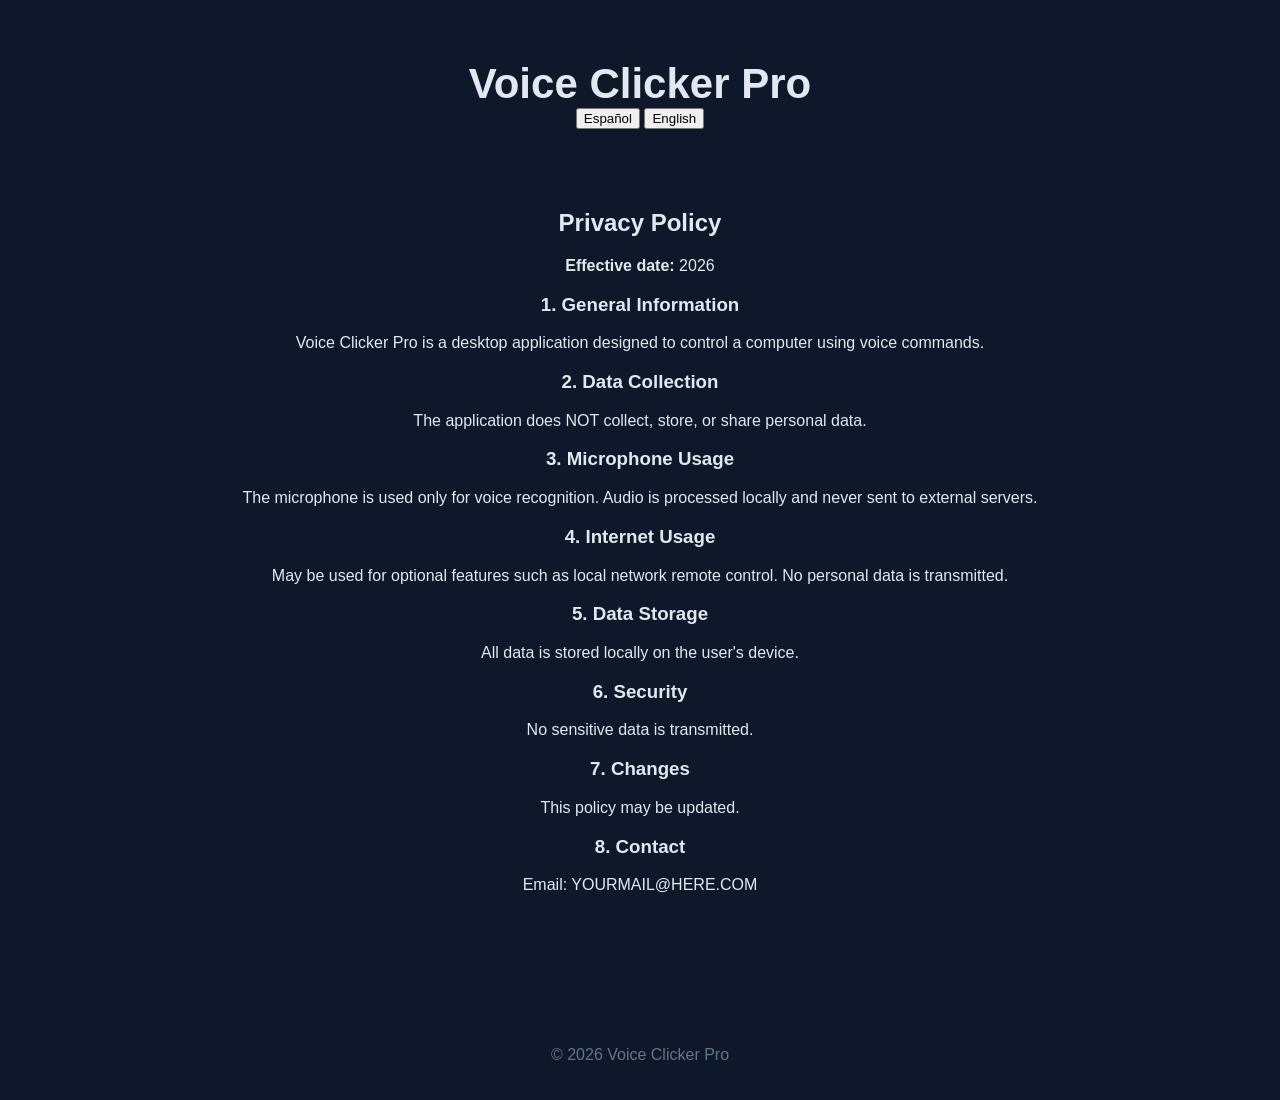
==== privacy.html @ 63d32e12 "Update privacy.html" ====
<!DOCTYPE html>
<html lang="es">
<head>
    <meta charset="UTF-8">
    <title>Privacy Policy - Voice Clicker Pro</title>
    <link rel="stylesheet" href="styles.css">
</head>
<body>

<header>
    <h1>Voice Clicker Pro</h1>
    <div>
        <button onclick="setLang('es')">Español</button>
        <button onclick="setLang('en')">English</button>
    </div>
</header>

<main id="content"></main>

<script>
const content = {
    es: `
    <h2>Política de Privacidad</h2>
    <p><strong>Fecha de entrada en vigor:</strong> 2026</p>

    <h3>1. Información general</h3>
    <p>Voice Clicker Pro es una aplicación de escritorio diseñada para permitir el control del ordenador mediante comandos de voz y automatización.</p>

    <h3>2. Recopilación de datos</h3>
    <p>La aplicación NO recopila, almacena ni comparte datos personales del usuario.</p>

    <h3>3. Uso del micrófono</h3>
    <p>Se utiliza únicamente para reconocimiento de voz. El audio se procesa localmente y no se envía a servidores externos.</p>

    <h3>4. Conexión a internet</h3>
    <p>Puede usarse para funciones opcionales como control remoto en red local. No se envían datos personales.</p>

    <h3>5. Almacenamiento</h3>
    <p>Los datos se guardan únicamente en el dispositivo del usuario.</p>

    <h3>6. Seguridad</h3>
    <p>No se transmiten datos sensibles, minimizando riesgos.</p>

    <h3>7. Cambios</h3>
    <p>Esta política puede actualizarse en cualquier momento.</p>

    <h3>8. Contacto</h3>
    <p>Email: support@voiceclickerpro.com</p>
    `,

    en: `
    <h2>Privacy Policy</h2>
    <p><strong>Effective date:</strong> 2026</p>

    <h3>1. General Information</h3>
    <p>Voice Clicker Pro is a desktop application designed to control a computer using voice commands.</p>

    <h3>2. Data Collection</h3>
    <p>The application does NOT collect, store, or share personal data.</p>

    <h3>3. Microphone Usage</h3>
    <p>The microphone is used only for voice recognition. Audio is processed locally and never sent to external servers.</p>

    <h3>4. Internet Usage</h3>
    <p>May be used for optional features such as local network remote control. No personal data is transmitted.</p>

    <h3>5. Data Storage</h3>
    <p>All data is stored locally on the user's device.</p>

    <h3>6. Security</h3>
    <p>No sensitive data is transmitted.</p>

    <h3>7. Changes</h3>
    <p>This policy may be updated.</p>

    <h3>8. Contact</h3>
    <p>Email: YOURMAIL@HERE.COM</p>
    `
};

function setLang(lang) {
    document.getElementById("content").innerHTML = content[lang];
}

// idioma por defecto
setLang("en");
</script>

<footer>
    <p>© 2026 Voice Clicker Pro</p>
</footer>

</body>
</html>
---- styles.css ----
body {
    font-family: Arial, sans-serif;
    background-color: #0f172a;
    color: #e2e8f0;
    margin: 0;
    padding: 0;
    text-align: center;
}

header {
    padding: 60px 20px 20px;
}

h1 {
    font-size: 42px;
    margin: 0;
}

.subtitle {
    color: #94a3b8;
    margin-top: 10px;
}

main {
    padding: 40px 20px;
}

.btn {
    display: inline-block;
    margin-top: 20px;
    padding: 12px 20px;
    background-color: #3b82f6;
    color: white;
    text-decoration: none;
    border-radius: 8px;
    transition: 0.2s;
}

.btn:hover {
    background-color: #2563eb;
}

footer {
    margin-top: 60px;
    padding: 20px;
    color: #64748b;
}
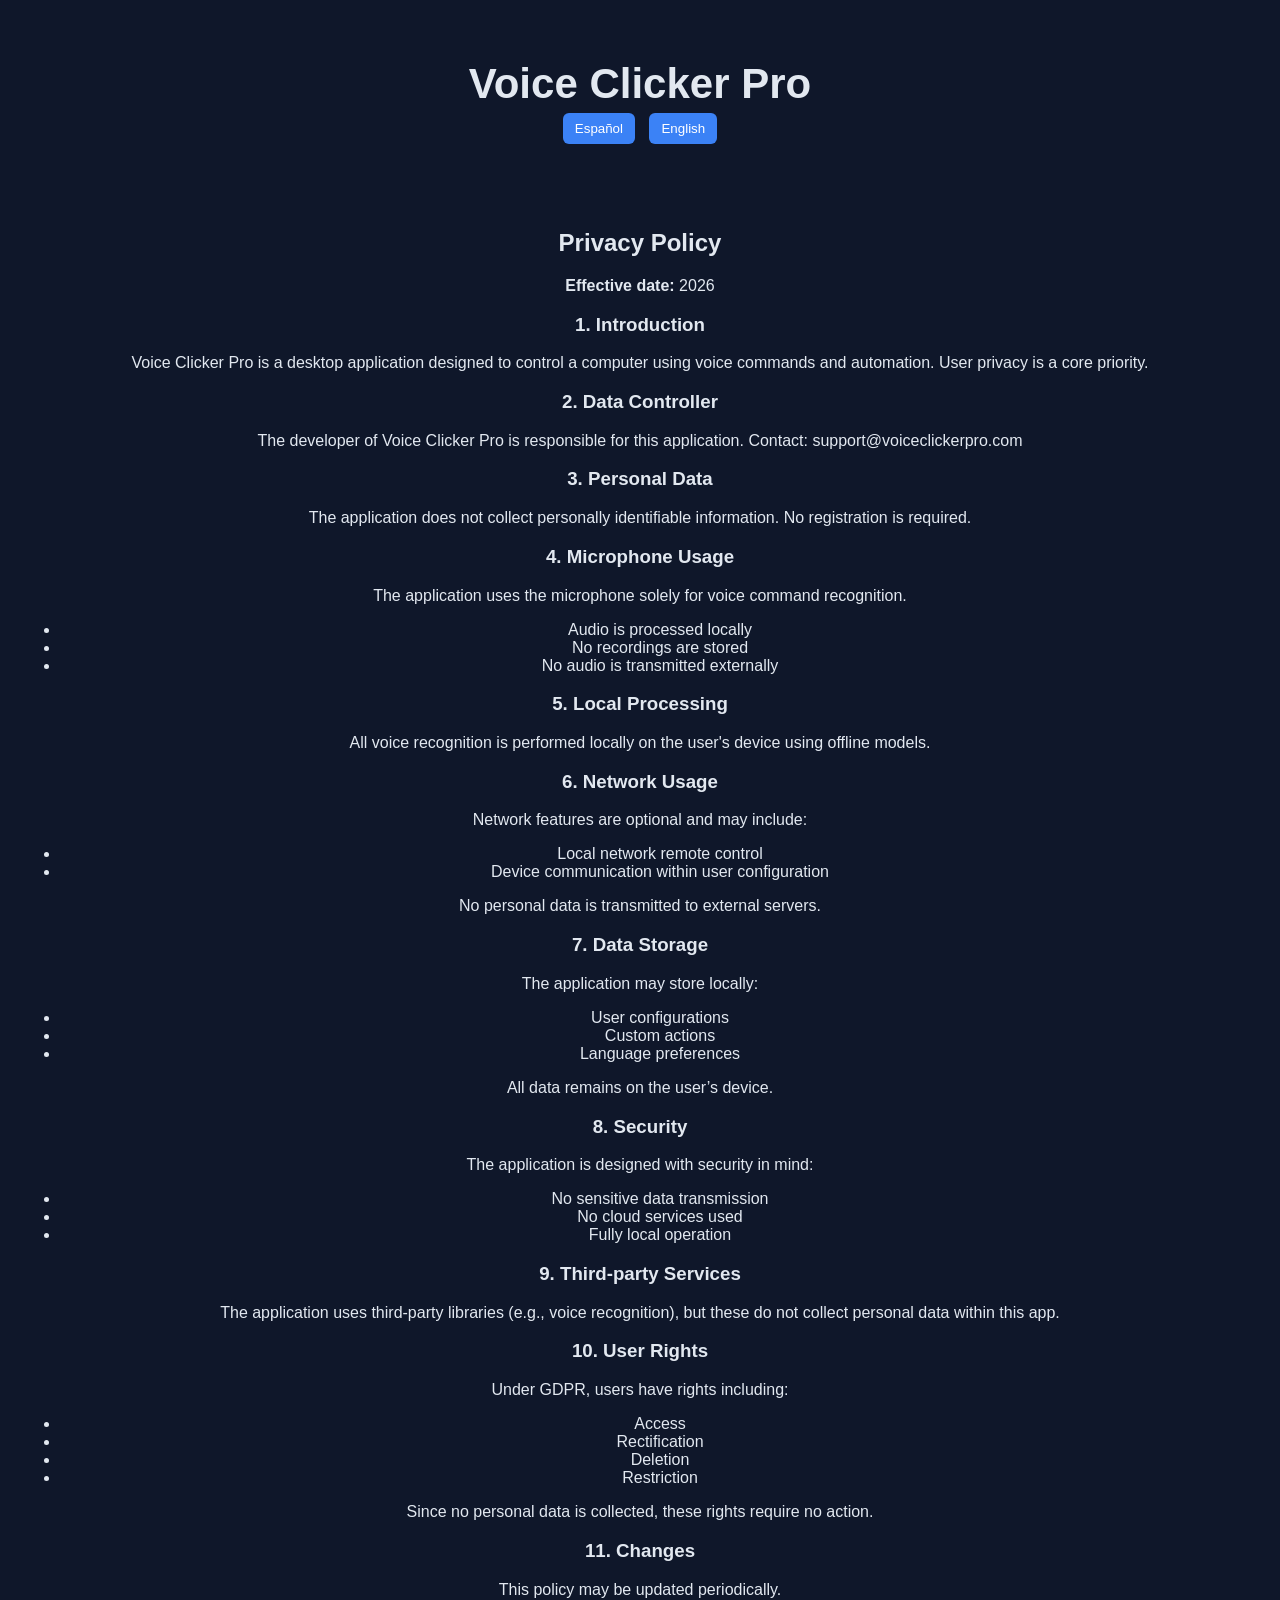
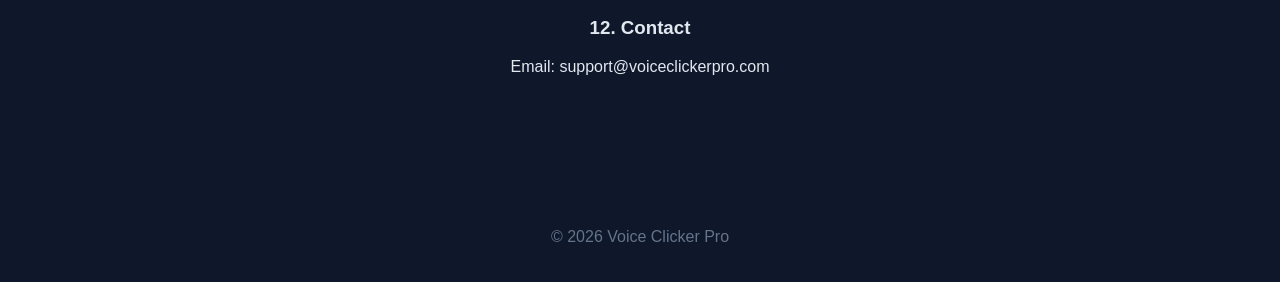
==== commit c4451b3c: "Update privacy.html" ====
--- a/privacy.html
+++ b/privacy.html
@@ -4,14 +4,25 @@
     <meta charset="UTF-8">
     <title>Privacy Policy - Voice Clicker Pro</title>
     <link rel="stylesheet" href="styles.css">
+    <style>
+        .lang-btn {
+            margin: 5px;
+            padding: 8px 12px;
+            border: none;
+            border-radius: 6px;
+            background: #3b82f6;
+            color: white;
+            cursor: pointer;
+        }
+    </style>
 </head>
 <body>
 
 <header>
     <h1>Voice Clicker Pro</h1>
     <div>
-        <button onclick="setLang('es')">Español</button>
-        <button onclick="setLang('en')">English</button>
+        <button class="lang-btn" onclick="setLang('es')">Español</button>
+        <button class="lang-btn" onclick="setLang('en')">English</button>
     </div>
 </header>
 
@@ -19,70 +30,150 @@
 
 <script>
 const content = {
-    es: `
-    <h2>Política de Privacidad</h2>
-    <p><strong>Fecha de entrada en vigor:</strong> 2026</p>
 
-    <h3>1. Información general</h3>
-    <p>Voice Clicker Pro es una aplicación de escritorio diseñada para permitir el control del ordenador mediante comandos de voz y automatización.</p>
+es: `
+<h2>Política de Privacidad</h2>
+<p><strong>Fecha de entrada en vigor:</strong> 2026</p>
 
-    <h3>2. Recopilación de datos</h3>
-    <p>La aplicación NO recopila, almacena ni comparte datos personales del usuario.</p>
+<h3>1. Introducción</h3>
+<p>Voice Clicker Pro es una aplicación de escritorio diseñada para permitir el control del ordenador mediante comandos de voz y automatización de teclado y ratón. La privacidad del usuario es una prioridad fundamental.</p>
 
-    <h3>3. Uso del micrófono</h3>
-    <p>Se utiliza únicamente para reconocimiento de voz. El audio se procesa localmente y no se envía a servidores externos.</p>
+<h3>2. Responsable del tratamiento</h3>
+<p>El responsable de esta aplicación es el desarrollador de Voice Clicker Pro. Para cualquier consulta, puede contactar en: support@voiceclickerpro.com</p>
 
-    <h3>4. Conexión a internet</h3>
-    <p>Puede usarse para funciones opcionales como control remoto en red local. No se envían datos personales.</p>
+<h3>3. Datos personales</h3>
+<p>Voice Clicker Pro no recopila datos personales identificables del usuario. No se requiere registro ni autenticación.</p>
 
-    <h3>5. Almacenamiento</h3>
-    <p>Los datos se guardan únicamente en el dispositivo del usuario.</p>
+<h3>4. Uso del micrófono</h3>
+<p>La aplicación solicita acceso al micrófono exclusivamente para reconocer comandos de voz.</p>
+<ul>
+<li>El audio se procesa localmente.</li>
+<li>No se graban conversaciones.</li>
+<li>No se envían datos de audio a servidores externos.</li>
+</ul>
 
-    <h3>6. Seguridad</h3>
-    <p>No se transmiten datos sensibles, minimizando riesgos.</p>
+<h3>5. Procesamiento local</h3>
+<p>Todo el reconocimiento de voz se realiza en el dispositivo mediante modelos locales. Esto garantiza que la información no salga del equipo del usuario.</p>
 
-    <h3>7. Cambios</h3>
-    <p>Esta política puede actualizarse en cualquier momento.</p>
+<h3>6. Uso de red</h3>
+<p>La aplicación puede utilizar la red en funciones opcionales:</p>
+<ul>
+<li>Control remoto dentro de la red local</li>
+<li>Comunicación entre dispositivos configurados por el usuario</li>
+</ul>
+<p>No se envían datos personales a servidores externos.</p>
 
-    <h3>8. Contacto</h3>
-    <p>Email: support@voiceclickerpro.com</p>
-    `,
+<h3>7. Almacenamiento de datos</h3>
+<p>Se pueden almacenar localmente:</p>
+<ul>
+<li>Configuraciones de usuario</li>
+<li>Acciones personalizadas</li>
+<li>Preferencias de idioma</li>
+</ul>
+<p>Estos datos permanecen únicamente en el dispositivo del usuario.</p>
 
-    en: `
-    <h2>Privacy Policy</h2>
-    <p><strong>Effective date:</strong> 2026</p>
+<h3>8. Seguridad</h3>
+<p>La aplicación está diseñada para minimizar riesgos:</p>
+<ul>
+<li>No transmite datos sensibles</li>
+<li>No utiliza servicios en la nube</li>
+<li>Opera de forma local</li>
+</ul>
 
-    <h3>1. General Information</h3>
-    <p>Voice Clicker Pro is a desktop application designed to control a computer using voice commands.</p>
+<h3>9. Servicios de terceros</h3>
+<p>La aplicación utiliza bibliotecas de terceros para su funcionamiento (por ejemplo, reconocimiento de voz), pero estas no recopilan datos personales dentro del contexto de la aplicación.</p>
 
-    <h3>2. Data Collection</h3>
-    <p>The application does NOT collect, store, or share personal data.</p>
+<h3>10. Derechos del usuario</h3>
+<p>De acuerdo con el RGPD, los usuarios tienen derecho a:</p>
+<ul>
+<li>Acceder a sus datos</li>
+<li>Rectificar datos</li>
+<li>Eliminar datos</li>
+<li>Limitar el tratamiento</li>
+</ul>
+<p>Dado que la aplicación no recopila datos personales, estos derechos no requieren acciones adicionales.</p>
 
-    <h3>3. Microphone Usage</h3>
-    <p>The microphone is used only for voice recognition. Audio is processed locally and never sent to external servers.</p>
+<h3>11. Cambios en la política</h3>
+<p>Esta política puede actualizarse en cualquier momento. Se recomienda revisarla periódicamente.</p>
 
-    <h3>4. Internet Usage</h3>
-    <p>May be used for optional features such as local network remote control. No personal data is transmitted.</p>
+<h3>12. Contacto</h3>
+<p>Email: support@voiceclickerpro.com</p>
+`,
 
-    <h3>5. Data Storage</h3>
-    <p>All data is stored locally on the user's device.</p>
+en: `
+<h2>Privacy Policy</h2>
+<p><strong>Effective date:</strong> 2026</p>
 
-    <h3>6. Security</h3>
-    <p>No sensitive data is transmitted.</p>
+<h3>1. Introduction</h3>
+<p>Voice Clicker Pro is a desktop application designed to control a computer using voice commands and automation. User privacy is a core priority.</p>
 
-    <h3>7. Changes</h3>
-    <p>This policy may be updated.</p>
+<h3>2. Data Controller</h3>
+<p>The developer of Voice Clicker Pro is responsible for this application. Contact: support@voiceclickerpro.com</p>
 
-    <h3>8. Contact</h3>
-    <p>Email: YOURMAIL@HERE.COM</p>
-    `
+<h3>3. Personal Data</h3>
+<p>The application does not collect personally identifiable information. No registration is required.</p>
+
+<h3>4. Microphone Usage</h3>
+<p>The application uses the microphone solely for voice command recognition.</p>
+<ul>
+<li>Audio is processed locally</li>
+<li>No recordings are stored</li>
+<li>No audio is transmitted externally</li>
+</ul>
+
+<h3>5. Local Processing</h3>
+<p>All voice recognition is performed locally on the user's device using offline models.</p>
+
+<h3>6. Network Usage</h3>
+<p>Network features are optional and may include:</p>
+<ul>
+<li>Local network remote control</li>
+<li>Device communication within user configuration</li>
+</ul>
+<p>No personal data is transmitted to external servers.</p>
+
+<h3>7. Data Storage</h3>
+<p>The application may store locally:</p>
+<ul>
+<li>User configurations</li>
+<li>Custom actions</li>
+<li>Language preferences</li>
+</ul>
+<p>All data remains on the user’s device.</p>
+
+<h3>8. Security</h3>
+<p>The application is designed with security in mind:</p>
+<ul>
+<li>No sensitive data transmission</li>
+<li>No cloud services used</li>
+<li>Fully local operation</li>
+</ul>
+
+<h3>9. Third-party Services</h3>
+<p>The application uses third-party libraries (e.g., voice recognition), but these do not collect personal data within this app.</p>
+
+<h3>10. User Rights</h3>
+<p>Under GDPR, users have rights including:</p>
+<ul>
+<li>Access</li>
+<li>Rectification</li>
+<li>Deletion</li>
+<li>Restriction</li>
+</ul>
+<p>Since no personal data is collected, these rights require no action.</p>
+
+<h3>11. Changes</h3>
+<p>This policy may be updated periodically.</p>
+
+<h3>12. Contact</h3>
+<p>Email: support@voiceclickerpro.com</p>
+`
 };
 
 function setLang(lang) {
     document.getElementById("content").innerHTML = content[lang];
 }
 
-// idioma por defecto
 setLang("en");
 </script>
 
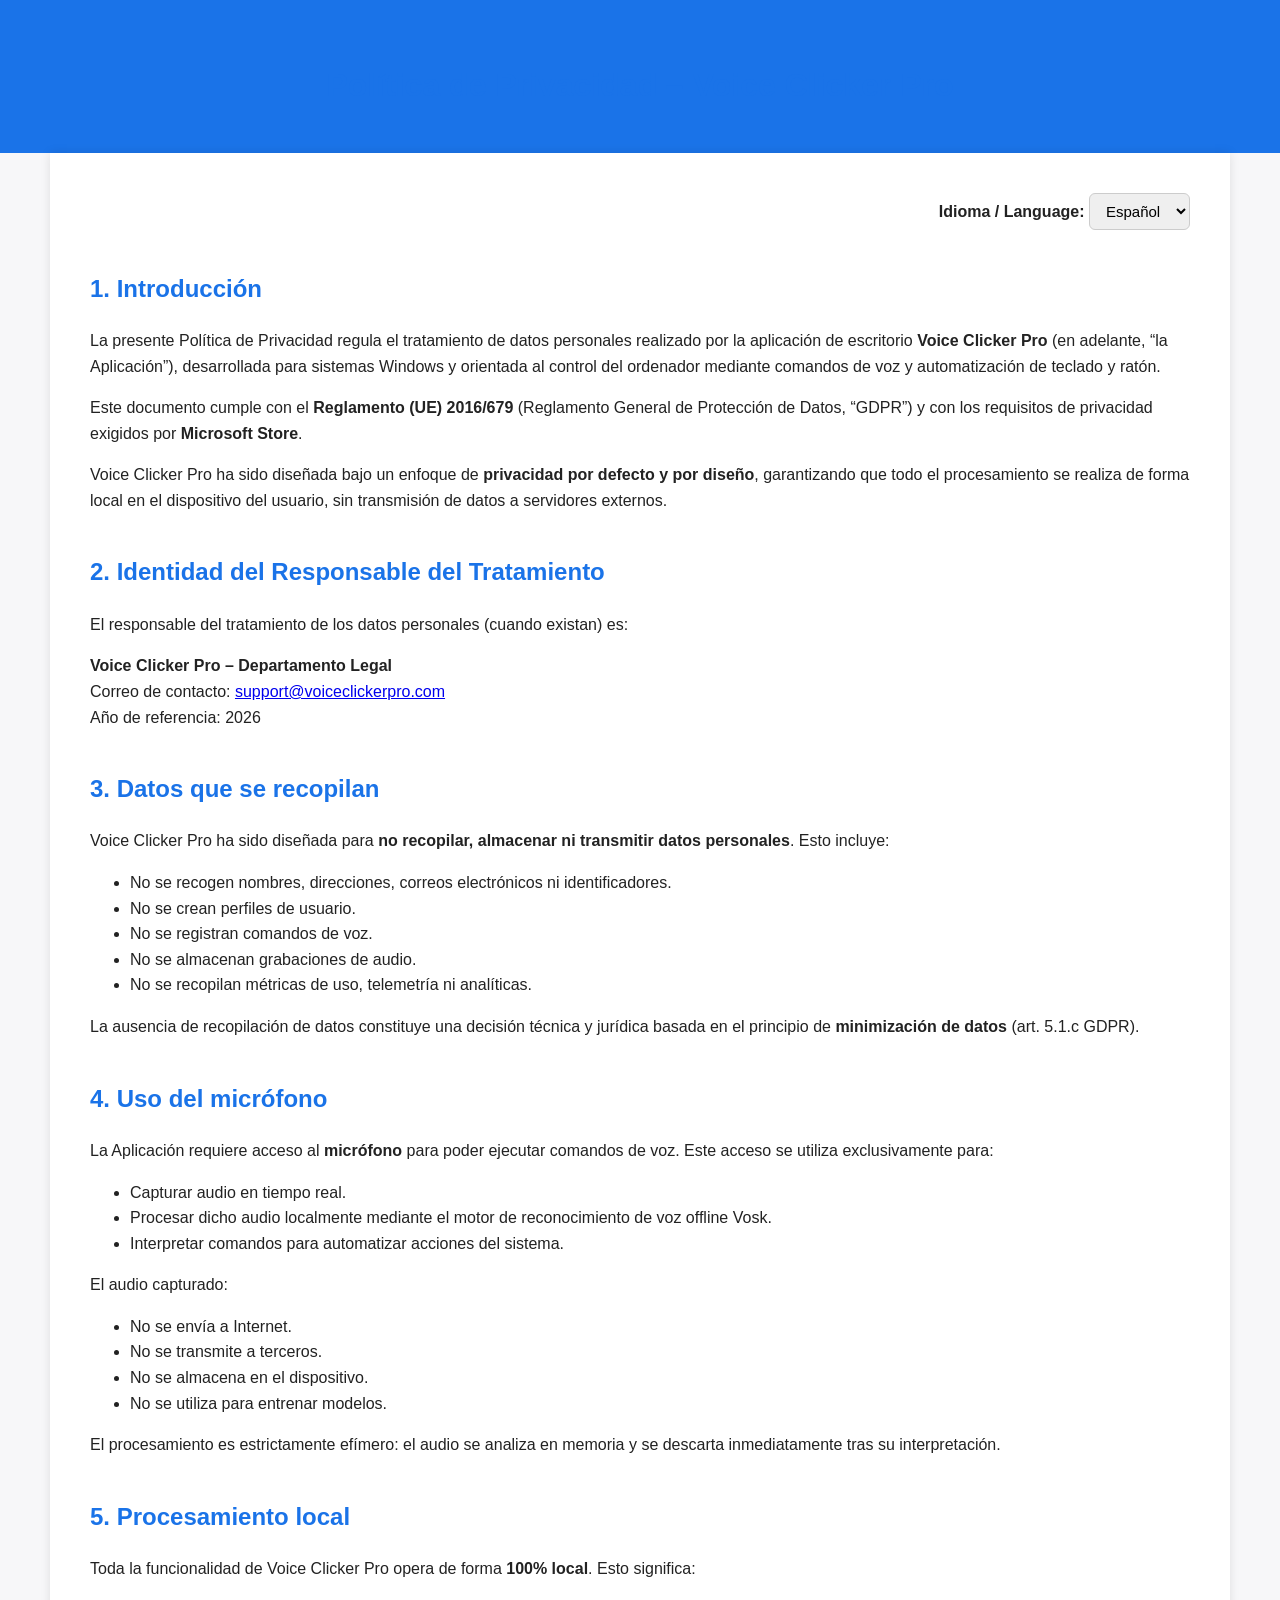
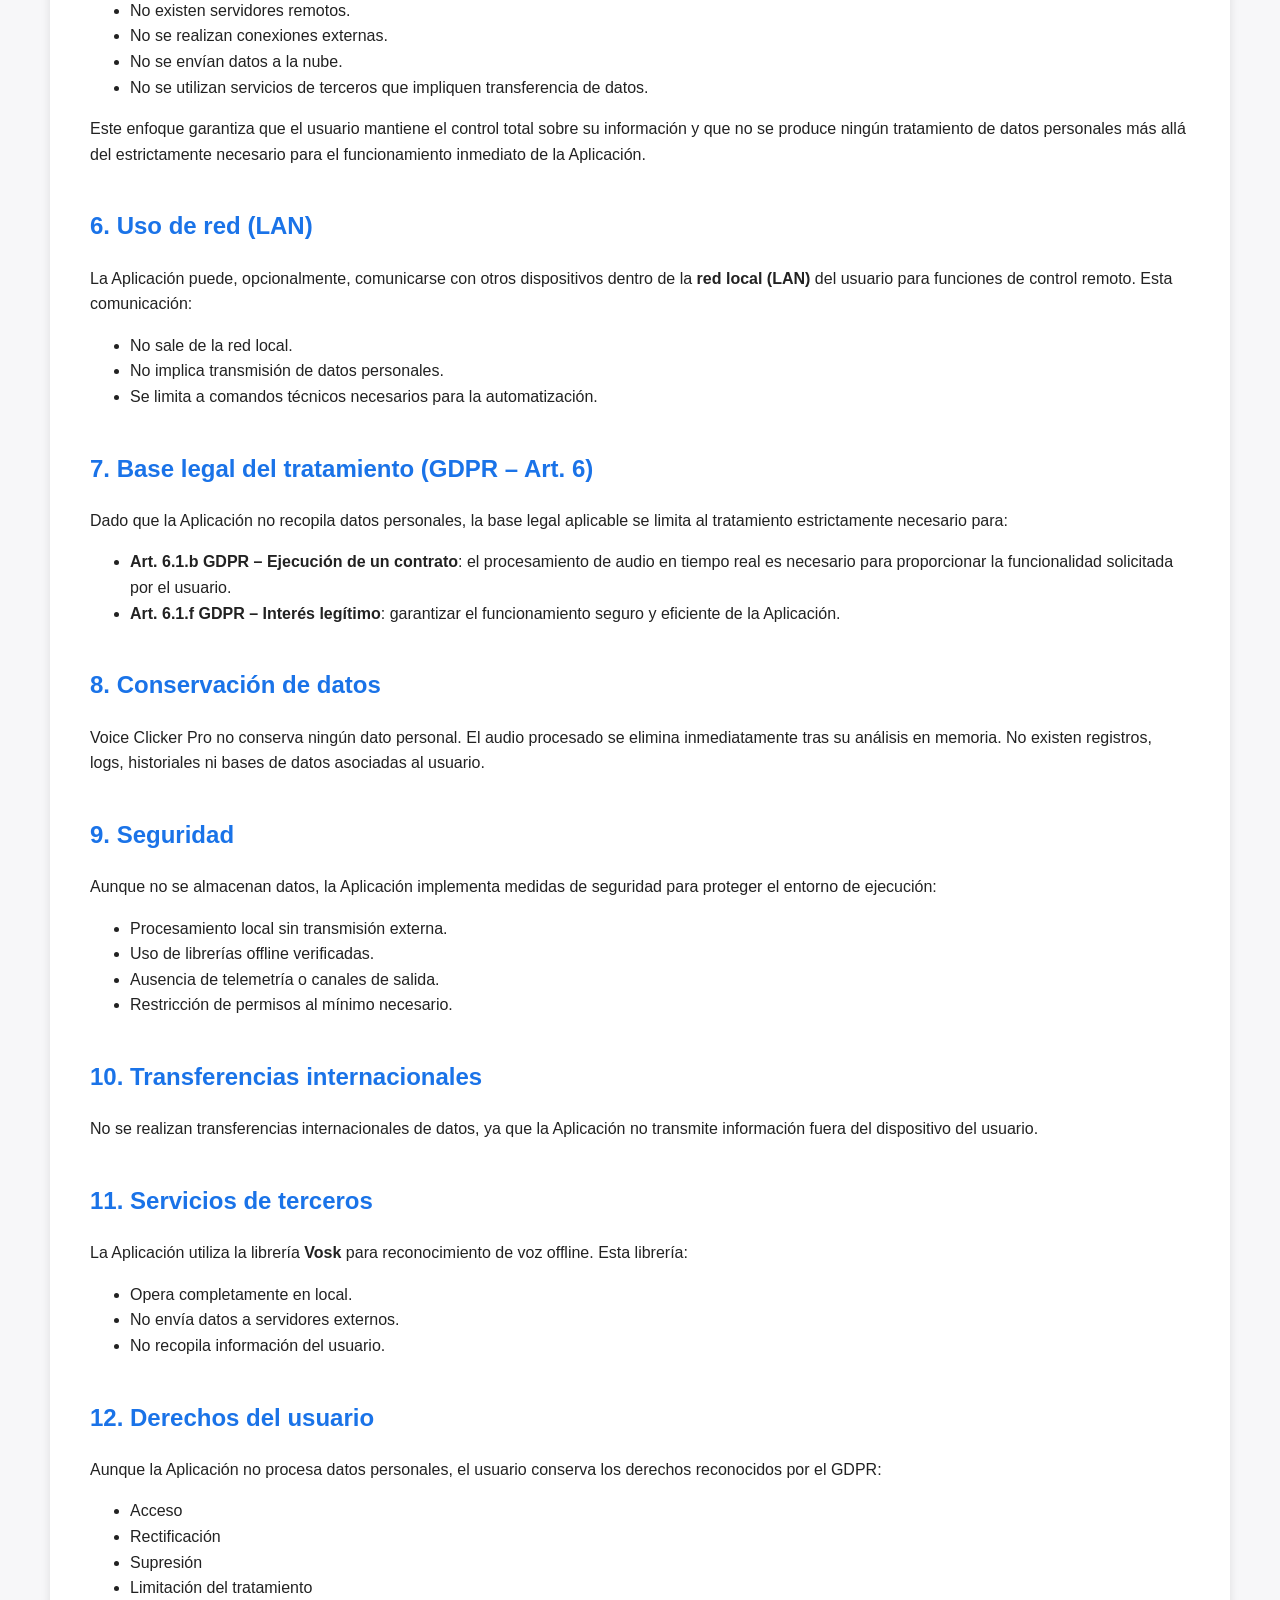
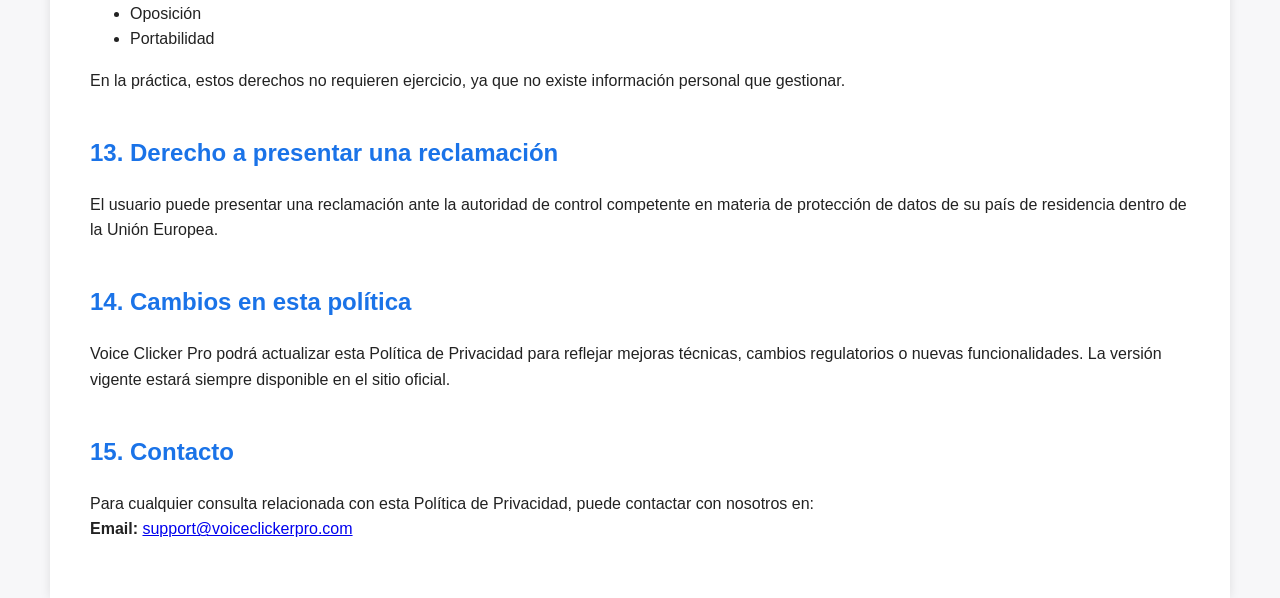
==== commit 848453ba: "Update privacy.html" ====
--- a/privacy.html
+++ b/privacy.html
@@ -1,185 +1,412 @@
 <!DOCTYPE html>
 <html lang="es">
 <head>
-    <meta charset="UTF-8">
-    <title>Privacy Policy - Voice Clicker Pro</title>
-    <link rel="stylesheet" href="styles.css">
-    <style>
-        .lang-btn {
-            margin: 5px;
-            padding: 8px 12px;
-            border: none;
-            border-radius: 6px;
-            background: #3b82f6;
-            color: white;
-            cursor: pointer;
+<meta charset="UTF-8">
+<meta name="viewport" content="width=device-width, initial-scale=1.0">
+<title>Política de Privacidad – Voice Clicker Pro</title>
+
+<style>
+    body {
+        font-family: "Segoe UI", Roboto, Arial, sans-serif;
+        margin: 0;
+        padding: 0;
+        background: #f7f7f9;
+        color: #222;
+        line-height: 1.6;
+    }
+
+    header {
+        background: #1a73e8;
+        color: white;
+        padding: 20px;
+        text-align: center;
+    }
+
+    .container {
+        max-width: 1100px;
+        margin: auto;
+        background: white;
+        padding: 40px;
+        box-shadow: 0 0 10px rgba(0,0,0,0.1);
+    }
+
+    h1, h2, h3 {
+        color: #1a73e8;
+        margin-top: 40px;
+    }
+
+    p, li {
+        font-size: 16px;
+    }
+
+    .lang-selector {
+        text-align: right;
+        margin-bottom: 20px;
+    }
+
+    select {
+        padding: 8px 12px;
+        font-size: 15px;
+        border-radius: 6px;
+        border: 1px solid #ccc;
+    }
+
+    @media (max-width: 700px) {
+        .container {
+            padding: 20px;
         }
-    </style>
+        h1 { font-size: 26px; }
+    }
+</style>
+
+<script>
+function changeLanguage() {
+    const lang = document.getElementById("language").value;
+    document.querySelectorAll("[data-lang]").forEach(el => {
+        el.style.display = el.getAttribute("data-lang") === lang ? "block" : "none";
+    });
+}
+</script>
+
 </head>
-<body>
+<body onload="changeLanguage()">
 
 <header>
-    <h1>Voice Clicker Pro</h1>
-    <div>
-        <button class="lang-btn" onclick="setLang('es')">Español</button>
-        <button class="lang-btn" onclick="setLang('en')">English</button>
-    </div>
+    <h1>Política de Privacidad – Voice Clicker Pro</h1>
 </header>
 
-<main id="content"></main>
-
-<script>
-const content = {
-
-es: `
-<h2>Política de Privacidad</h2>
-<p><strong>Fecha de entrada en vigor:</strong> 2026</p>
-
-<h3>1. Introducción</h3>
-<p>Voice Clicker Pro es una aplicación de escritorio diseñada para permitir el control del ordenador mediante comandos de voz y automatización de teclado y ratón. La privacidad del usuario es una prioridad fundamental.</p>
-
-<h3>2. Responsable del tratamiento</h3>
-<p>El responsable de esta aplicación es el desarrollador de Voice Clicker Pro. Para cualquier consulta, puede contactar en: support@voiceclickerpro.com</p>
-
-<h3>3. Datos personales</h3>
-<p>Voice Clicker Pro no recopila datos personales identificables del usuario. No se requiere registro ni autenticación.</p>
-
-<h3>4. Uso del micrófono</h3>
-<p>La aplicación solicita acceso al micrófono exclusivamente para reconocer comandos de voz.</p>
-<ul>
-<li>El audio se procesa localmente.</li>
-<li>No se graban conversaciones.</li>
-<li>No se envían datos de audio a servidores externos.</li>
-</ul>
-
-<h3>5. Procesamiento local</h3>
-<p>Todo el reconocimiento de voz se realiza en el dispositivo mediante modelos locales. Esto garantiza que la información no salga del equipo del usuario.</p>
-
-<h3>6. Uso de red</h3>
-<p>La aplicación puede utilizar la red en funciones opcionales:</p>
-<ul>
-<li>Control remoto dentro de la red local</li>
-<li>Comunicación entre dispositivos configurados por el usuario</li>
-</ul>
-<p>No se envían datos personales a servidores externos.</p>
-
-<h3>7. Almacenamiento de datos</h3>
-<p>Se pueden almacenar localmente:</p>
-<ul>
-<li>Configuraciones de usuario</li>
-<li>Acciones personalizadas</li>
-<li>Preferencias de idioma</li>
-</ul>
-<p>Estos datos permanecen únicamente en el dispositivo del usuario.</p>
-
-<h3>8. Seguridad</h3>
-<p>La aplicación está diseñada para minimizar riesgos:</p>
-<ul>
-<li>No transmite datos sensibles</li>
-<li>No utiliza servicios en la nube</li>
-<li>Opera de forma local</li>
-</ul>
-
-<h3>9. Servicios de terceros</h3>
-<p>La aplicación utiliza bibliotecas de terceros para su funcionamiento (por ejemplo, reconocimiento de voz), pero estas no recopilan datos personales dentro del contexto de la aplicación.</p>
-
-<h3>10. Derechos del usuario</h3>
-<p>De acuerdo con el RGPD, los usuarios tienen derecho a:</p>
-<ul>
-<li>Acceder a sus datos</li>
-<li>Rectificar datos</li>
-<li>Eliminar datos</li>
-<li>Limitar el tratamiento</li>
-</ul>
-<p>Dado que la aplicación no recopila datos personales, estos derechos no requieren acciones adicionales.</p>
-
-<h3>11. Cambios en la política</h3>
-<p>Esta política puede actualizarse en cualquier momento. Se recomienda revisarla periódicamente.</p>
-
-<h3>12. Contacto</h3>
-<p>Email: support@voiceclickerpro.com</p>
-`,
-
-en: `
-<h2>Privacy Policy</h2>
-<p><strong>Effective date:</strong> 2026</p>
-
-<h3>1. Introduction</h3>
-<p>Voice Clicker Pro is a desktop application designed to control a computer using voice commands and automation. User privacy is a core priority.</p>
-
-<h3>2. Data Controller</h3>
-<p>The developer of Voice Clicker Pro is responsible for this application. Contact: support@voiceclickerpro.com</p>
-
-<h3>3. Personal Data</h3>
-<p>The application does not collect personally identifiable information. No registration is required.</p>
-
-<h3>4. Microphone Usage</h3>
-<p>The application uses the microphone solely for voice command recognition.</p>
-<ul>
-<li>Audio is processed locally</li>
-<li>No recordings are stored</li>
-<li>No audio is transmitted externally</li>
-</ul>
-
-<h3>5. Local Processing</h3>
-<p>All voice recognition is performed locally on the user's device using offline models.</p>
-
-<h3>6. Network Usage</h3>
-<p>Network features are optional and may include:</p>
-<ul>
-<li>Local network remote control</li>
-<li>Device communication within user configuration</li>
-</ul>
-<p>No personal data is transmitted to external servers.</p>
-
-<h3>7. Data Storage</h3>
-<p>The application may store locally:</p>
-<ul>
-<li>User configurations</li>
-<li>Custom actions</li>
-<li>Language preferences</li>
-</ul>
-<p>All data remains on the user’s device.</p>
-
-<h3>8. Security</h3>
-<p>The application is designed with security in mind:</p>
-<ul>
-<li>No sensitive data transmission</li>
-<li>No cloud services used</li>
-<li>Fully local operation</li>
-</ul>
-
-<h3>9. Third-party Services</h3>
-<p>The application uses third-party libraries (e.g., voice recognition), but these do not collect personal data within this app.</p>
-
-<h3>10. User Rights</h3>
-<p>Under GDPR, users have rights including:</p>
-<ul>
-<li>Access</li>
-<li>Rectification</li>
-<li>Deletion</li>
-<li>Restriction</li>
-</ul>
-<p>Since no personal data is collected, these rights require no action.</p>
-
-<h3>11. Changes</h3>
-<p>This policy may be updated periodically.</p>
-
-<h3>12. Contact</h3>
-<p>Email: support@voiceclickerpro.com</p>
-`
-};
-
-function setLang(lang) {
-    document.getElementById("content").innerHTML = content[lang];
-}
-
-setLang("en");
-</script>
-
-<footer>
-    <p>© 2026 Voice Clicker Pro</p>
-</footer>
+<div class="container">
+
+<div class="lang-selector">
+    <label for="language"><strong>Idioma / Language:</strong></label>
+    <select id="language" onchange="changeLanguage()">
+        <option value="es">Español</option>
+        <option value="en">English</option>
+    </select>
+</div>
+
+<!-- ========================================================= -->
+<!-- ======================= ESPAÑOL ========================== -->
+<!-- ========================================================= -->
+
+<div data-lang="es">
+
+<h2>1. Introducción</h2>
+<p>
+La presente Política de Privacidad regula el tratamiento de datos personales realizado por la aplicación de escritorio <strong>Voice Clicker Pro</strong> (en adelante, “la Aplicación”), desarrollada para sistemas Windows y orientada al control del ordenador mediante comandos de voz y automatización de teclado y ratón.
+</p>
+<p>
+Este documento cumple con el <strong>Reglamento (UE) 2016/679</strong> (Reglamento General de Protección de Datos, “GDPR”) y con los requisitos de privacidad exigidos por <strong>Microsoft Store</strong>.
+</p>
+<p>
+Voice Clicker Pro ha sido diseñada bajo un enfoque de <strong>privacidad por defecto y por diseño</strong>, garantizando que todo el procesamiento se realiza de forma local en el dispositivo del usuario, sin transmisión de datos a servidores externos.
+</p>
+
+<h2>2. Identidad del Responsable del Tratamiento</h2>
+<p>
+El responsable del tratamiento de los datos personales (cuando existan) es:
+</p>
+<p>
+<strong>Voice Clicker Pro – Departamento Legal</strong><br>
+Correo de contacto: <a href="mailto:support@voiceclickerpro.com">support@voiceclickerpro.com</a><br>
+Año de referencia: 2026
+</p>
+
+<h2>3. Datos que se recopilan</h2>
+<p>
+Voice Clicker Pro ha sido diseñada para <strong>no recopilar, almacenar ni transmitir datos personales</strong>. Esto incluye:
+</p>
+<ul>
+    <li>No se recogen nombres, direcciones, correos electrónicos ni identificadores.</li>
+    <li>No se crean perfiles de usuario.</li>
+    <li>No se registran comandos de voz.</li>
+    <li>No se almacenan grabaciones de audio.</li>
+    <li>No se recopilan métricas de uso, telemetría ni analíticas.</li>
+</ul>
+<p>
+La ausencia de recopilación de datos constituye una decisión técnica y jurídica basada en el principio de <strong>minimización de datos</strong> (art. 5.1.c GDPR).
+</p>
+
+<h2>4. Uso del micrófono</h2>
+<p>
+La Aplicación requiere acceso al <strong>micrófono</strong> para poder ejecutar comandos de voz. Este acceso se utiliza exclusivamente para:
+</p>
+<ul>
+    <li>Capturar audio en tiempo real.</li>
+    <li>Procesar dicho audio localmente mediante el motor de reconocimiento de voz offline Vosk.</li>
+    <li>Interpretar comandos para automatizar acciones del sistema.</li>
+</ul>
+<p>
+El audio capturado:
+</p>
+<ul>
+    <li>No se envía a Internet.</li>
+    <li>No se transmite a terceros.</li>
+    <li>No se almacena en el dispositivo.</li>
+    <li>No se utiliza para entrenar modelos.</li>
+</ul>
+<p>
+El procesamiento es estrictamente efímero: el audio se analiza en memoria y se descarta inmediatamente tras su interpretación.
+</p>
+
+<h2>5. Procesamiento local</h2>
+<p>
+Toda la funcionalidad de Voice Clicker Pro opera de forma <strong>100% local</strong>. Esto significa:
+</p>
+<ul>
+    <li>No existen servidores remotos.</li>
+    <li>No se realizan conexiones externas.</li>
+    <li>No se envían datos a la nube.</li>
+    <li>No se utilizan servicios de terceros que impliquen transferencia de datos.</li>
+</ul>
+<p>
+Este enfoque garantiza que el usuario mantiene el control total sobre su información y que no se produce ningún tratamiento de datos personales más allá del estrictamente necesario para el funcionamiento inmediato de la Aplicación.
+</p>
+
+<h2>6. Uso de red (LAN)</h2>
+<p>
+La Aplicación puede, opcionalmente, comunicarse con otros dispositivos dentro de la <strong>red local (LAN)</strong> del usuario para funciones de control remoto. Esta comunicación:
+</p>
+<ul>
+    <li>No sale de la red local.</li>
+    <li>No implica transmisión de datos personales.</li>
+    <li>Se limita a comandos técnicos necesarios para la automatización.</li>
+</ul>
+
+<h2>7. Base legal del tratamiento (GDPR – Art. 6)</h2>
+<p>
+Dado que la Aplicación no recopila datos personales, la base legal aplicable se limita al tratamiento estrictamente necesario para:
+</p>
+<ul>
+    <li><strong>Art. 6.1.b GDPR – Ejecución de un contrato</strong>: el procesamiento de audio en tiempo real es necesario para proporcionar la funcionalidad solicitada por el usuario.</li>
+    <li><strong>Art. 6.1.f GDPR – Interés legítimo</strong>: garantizar el funcionamiento seguro y eficiente de la Aplicación.</li>
+</ul>
+
+<h2>8. Conservación de datos</h2>
+<p>
+Voice Clicker Pro no conserva ningún dato personal. El audio procesado se elimina inmediatamente tras su análisis en memoria. No existen registros, logs, historiales ni bases de datos asociadas al usuario.
+</p>
+
+<h2>9. Seguridad</h2>
+<p>
+Aunque no se almacenan datos, la Aplicación implementa medidas de seguridad para proteger el entorno de ejecución:
+</p>
+<ul>
+    <li>Procesamiento local sin transmisión externa.</li>
+    <li>Uso de librerías offline verificadas.</li>
+    <li>Ausencia de telemetría o canales de salida.</li>
+    <li>Restricción de permisos al mínimo necesario.</li>
+</ul>
+
+<h2>10. Transferencias internacionales</h2>
+<p>
+No se realizan transferencias internacionales de datos, ya que la Aplicación no transmite información fuera del dispositivo del usuario.
+</p>
+
+<h2>11. Servicios de terceros</h2>
+<p>
+La Aplicación utiliza la librería <strong>Vosk</strong> para reconocimiento de voz offline. Esta librería:
+</p>
+<ul>
+    <li>Opera completamente en local.</li>
+    <li>No envía datos a servidores externos.</li>
+    <li>No recopila información del usuario.</li>
+</ul>
+
+<h2>12. Derechos del usuario</h2>
+<p>
+Aunque la Aplicación no procesa datos personales, el usuario conserva los derechos reconocidos por el GDPR:
+</p>
+<ul>
+    <li>Acceso</li>
+    <li>Rectificación</li>
+    <li>Supresión</li>
+    <li>Limitación del tratamiento</li>
+    <li>Oposición</li>
+    <li>Portabilidad</li>
+</ul>
+<p>
+En la práctica, estos derechos no requieren ejercicio, ya que no existe información personal que gestionar.
+</p>
+
+<h2>13. Derecho a presentar una reclamación</h2>
+<p>
+El usuario puede presentar una reclamación ante la autoridad de control competente en materia de protección de datos de su país de residencia dentro de la Unión Europea.
+</p>
+
+<h2>14. Cambios en esta política</h2>
+<p>
+Voice Clicker Pro podrá actualizar esta Política de Privacidad para reflejar mejoras técnicas, cambios regulatorios o nuevas funcionalidades. La versión vigente estará siempre disponible en el sitio oficial.
+</p>
+
+<h2>15. Contacto</h2>
+<p>
+Para cualquier consulta relacionada con esta Política de Privacidad, puede contactar con nosotros en:<br>
+<strong>Email:</strong> <a href="mailto:support@voiceclickerpro.com">support@voiceclickerpro.com</a>
+</p>
+
+</div>
+
+<!-- ========================================================= -->
+<!-- ======================== ENGLISH ========================= -->
+<!-- ========================================================= -->
+
+<div data-lang="en">
+
+<h2>1. Introduction</h2>
+<p>
+This Privacy Policy governs the processing of personal data performed by the desktop application <strong>Voice Clicker Pro</strong> (“the Application”), designed for Windows systems and intended for voice‑based computer control and keyboard/mouse automation.
+</p>
+<p>
+This document complies with the <strong>General Data Protection Regulation (EU) 2016/679</strong> (“GDPR”) and with the privacy requirements established by <strong>Microsoft Store</strong>.
+</p>
+<p>
+Voice Clicker Pro has been developed following a <strong>privacy‑by‑design and privacy‑by‑default</strong> approach, ensuring that all processing occurs locally on the user’s device, with no transmission of data to external servers.
+</p>
+
+<h2>2. Data Controller</h2>
+<p>
+The data controller (when applicable) is:
+</p>
+<p>
+<strong>Voice Clicker Pro – Legal Department</strong><br>
+Contact email: <a href="mailto:support@voiceclickerpro.com">support@voiceclickerpro.com</a><br>
+Reference year: 2026
+</p>
+
+<h2>3. Data Collected</h2>
+<p>
+Voice Clicker Pro is designed to <strong>not collect, store, or transmit any personal data</strong>. This includes:
+</p>
+<ul>
+    <li>No names, addresses, emails, or identifiers.</li>
+    <li>No user accounts or profiles.</li>
+    <li>No voice commands are recorded.</li>
+    <li>No audio is stored.</li>
+    <li>No usage analytics or telemetry.</li>
+</ul>
+<p>
+This absence of data collection is a deliberate technical and legal decision aligned with the GDPR principle of <strong>data minimization</strong> (Art. 5.1.c).
+</p>
+
+<h2>4. Microphone Usage</h2>
+<p>
+The Application requires access to the <strong>microphone</strong> to process voice commands. This access is used exclusively to:
+</p>
+<ul>
+    <li>Capture real‑time audio.</li>
+    <li>Process audio locally using the offline Vosk engine.</li>
+    <li>Interpret commands for system automation.</li>
+</ul>
+<p>
+Captured audio:
+</p>
+<ul>
+    <li>Is not sent to the Internet.</li>
+    <li>Is not transmitted to third parties.</li>
+    <li>Is not stored on the device.</li>
+    <li>Is not used to train models.</li>
+</ul>
+<p>
+Processing is ephemeral: audio is analyzed in memory and immediately discarded.
+</p>
+
+<h2>5. Local Processing</h2>
+<p>
+All functionality operates <strong>100% locally</strong>. This means:
+</p>
+<ul>
+    <li>No remote servers.</li>
+    <li>No external connections.</li>
+    <li>No cloud transmission.</li>
+    <li>No third‑party services involving data transfer.</li>
+</ul>
+
+<h2>6. Network Usage (LAN)</h2>
+<p>
+The Application may optionally communicate with other devices within the user’s <strong>local network (LAN)</strong> for remote‑control features. Such communication:
+</p>
+<ul>
+    <li>Never leaves the local network.</li>
+    <li>Does not involve personal data.</li>
+    <li>Is limited to technical automation commands.</li>
+</ul>
+
+<h2>7. Legal Basis (GDPR – Art. 6)</h2>
+<p>
+Since the Application does not collect personal data, the applicable legal bases relate solely to the processing required to provide functionality:
+</p>
+<ul>
+    <li><strong>Art. 6.1.b – Performance of a contract</strong>: real‑time audio processing is necessary to deliver the requested features.</li>
+    <li><strong>Art. 6.1.f – Legitimate interest</strong>: ensuring secure and efficient operation of the Application.</li>
+</ul>
+
+<h2>8. Data Retention</h2>
+<p>
+Voice Clicker Pro does not retain any personal data. Audio is processed in memory and discarded immediately. No logs, histories, or databases are created.
+</p>
+
+<h2>9. Security</h2>
+<p>
+Although no data is stored, the Application implements security measures such as:
+</p>
+<ul>
+    <li>Local‑only processing.</li>
+    <li>Verified offline libraries.</li>
+    <li>No telemetry or outbound channels.</li>
+    <li>Minimal permission usage.</li>
+</ul>
+
+<h2>10. International Transfers</h2>
+<p>
+No international data transfers occur, as no information leaves the user’s device.
+</p>
+
+<h2>11. Third‑Party Services</h2>
+<p>
+The Application uses the <strong>Vosk</strong> offline speech recognition library. This library:
+</p>
+<ul>
+    <li>Operates entirely locally.</li>
+    <li>Does not send data externally.</li>
+    <li>Does not collect user information.</li>
+</ul>
+
+<h2>12. User Rights</h2>
+<p>
+Users retain all GDPR rights, including:
+</p>
+<ul>
+    <li>Access</li>
+    <li>Rectification</li>
+    <li>Erasure</li>
+    <li>Restriction</li>
+    <li>Objection</li>
+    <li>Portability</li>
+</ul>
+<p>
+In practice, these rights do not require exercise because no personal data is processed.
+</p>
+
+<h2>13. Right to Lodge a Complaint</h2>
+<p>
+Users may lodge a complaint with their national data protection authority within the European Union.
+</p>
+
+<h2>14. Changes to This Policy</h2>
+<p>
+Voice Clicker Pro may update this Privacy Policy to reflect technical improvements, regulatory changes, or new features. The current version will always be available on the official website.
+</p>
+
+<h2>15. Contact</h2>
+<p>
+For any privacy‑related inquiries, please contact:<br>
+<strong>Email:</strong> <a href="mailto:support@voiceclickerpro.com">support@voiceclickerpro.com</a>
+</p>
+
+</div>
+
+</div>
 
 </body>
 </html>
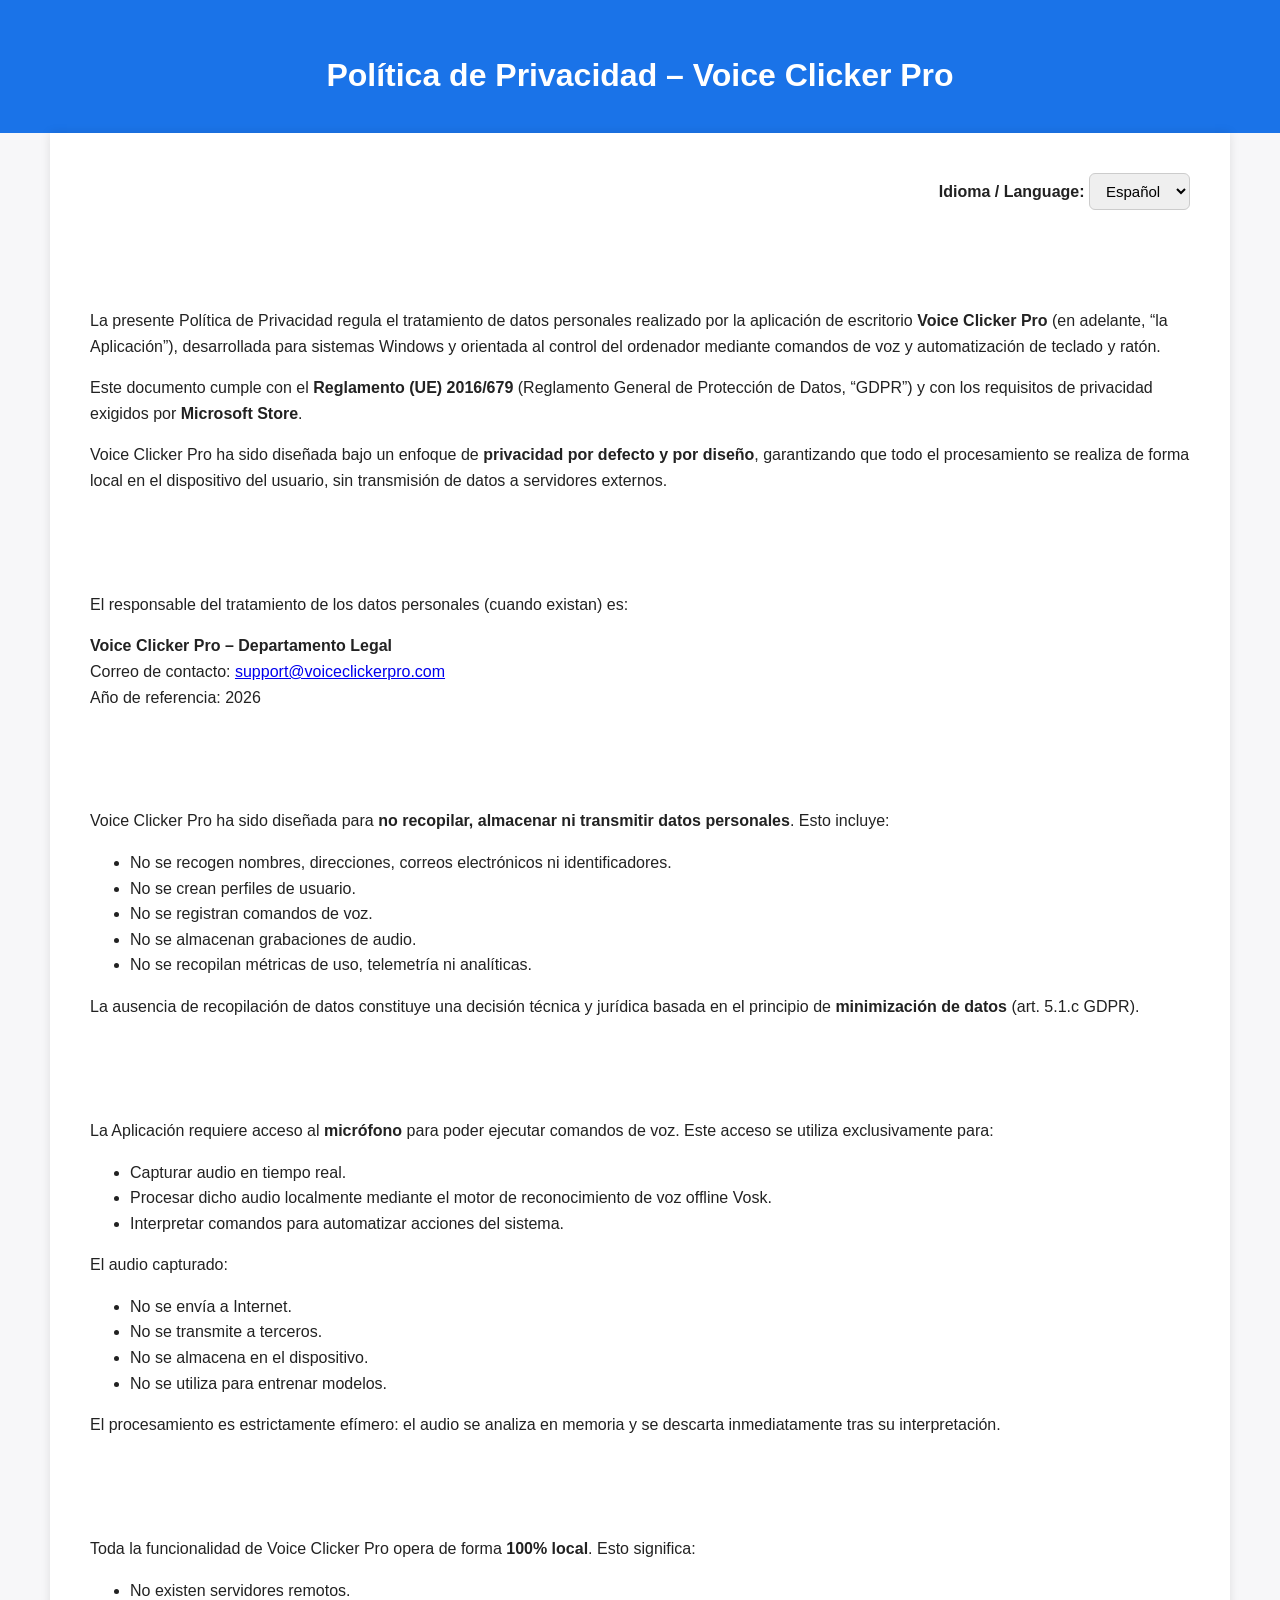
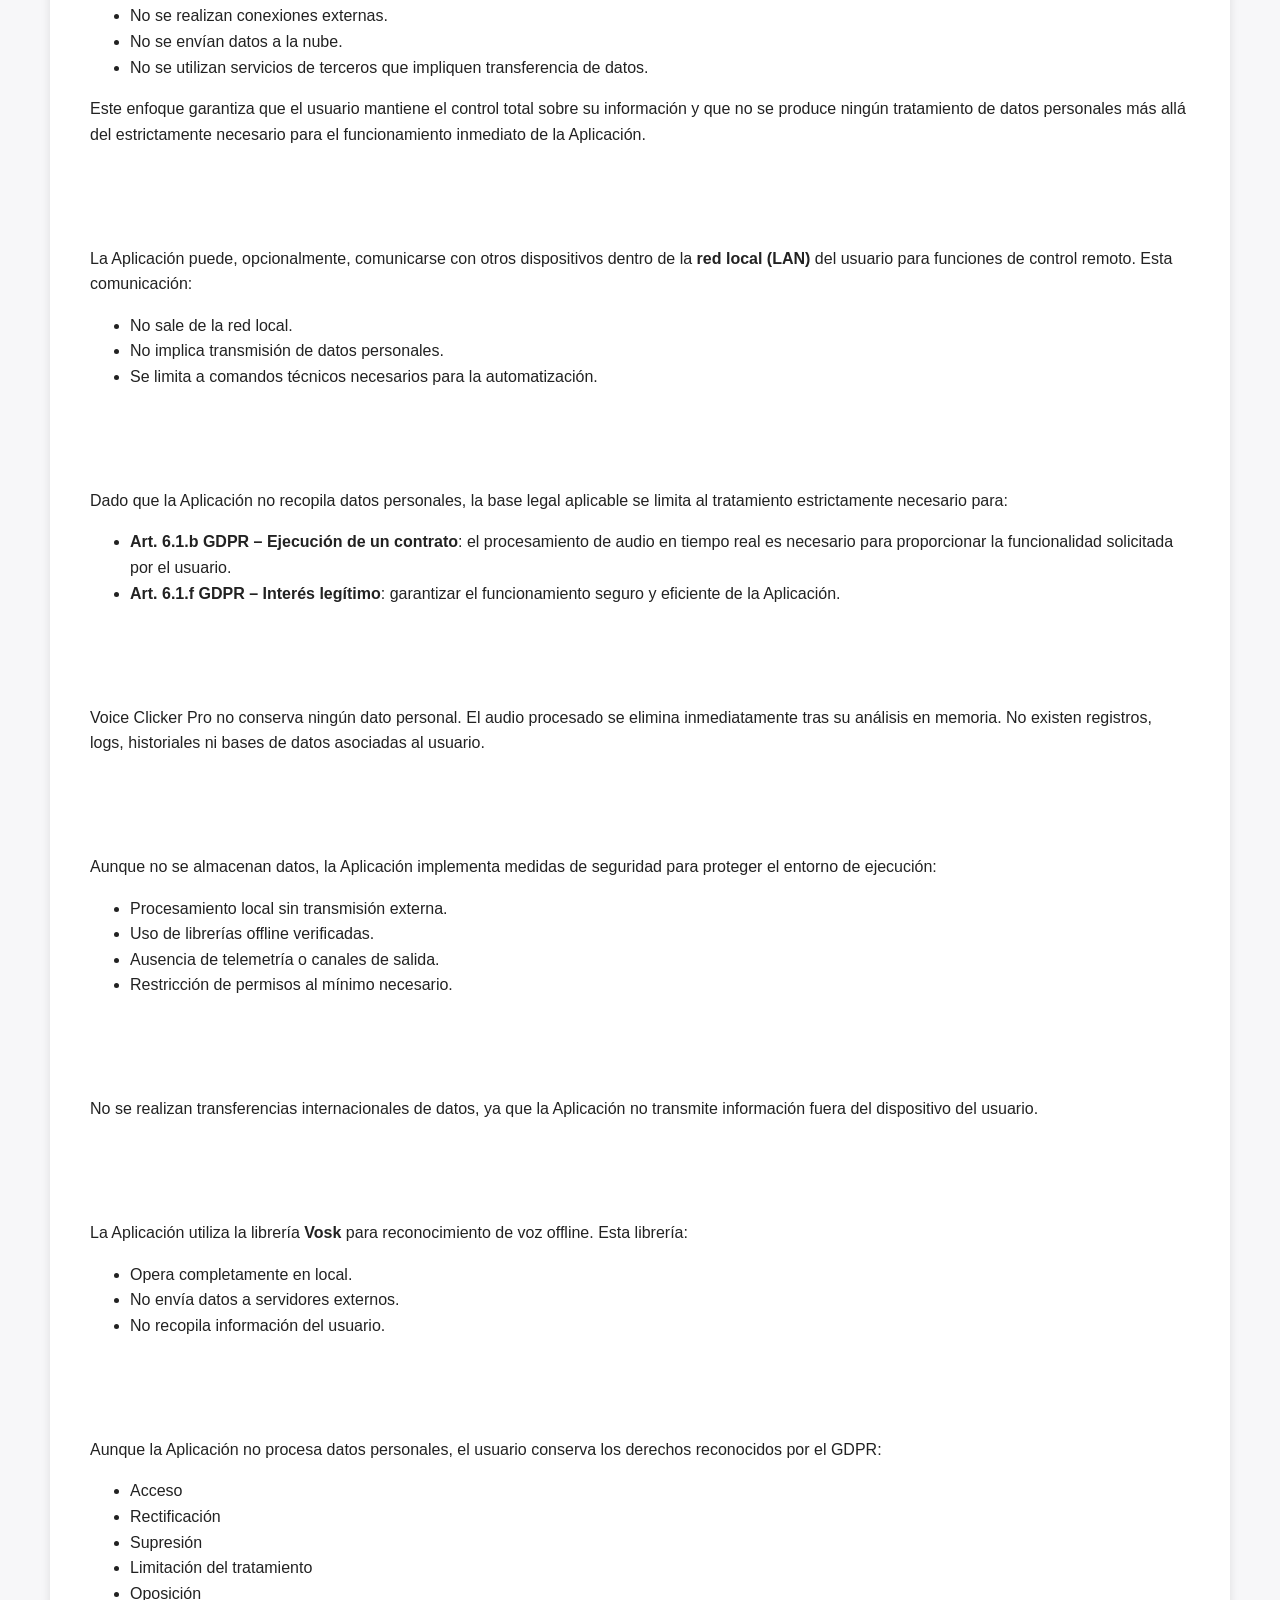
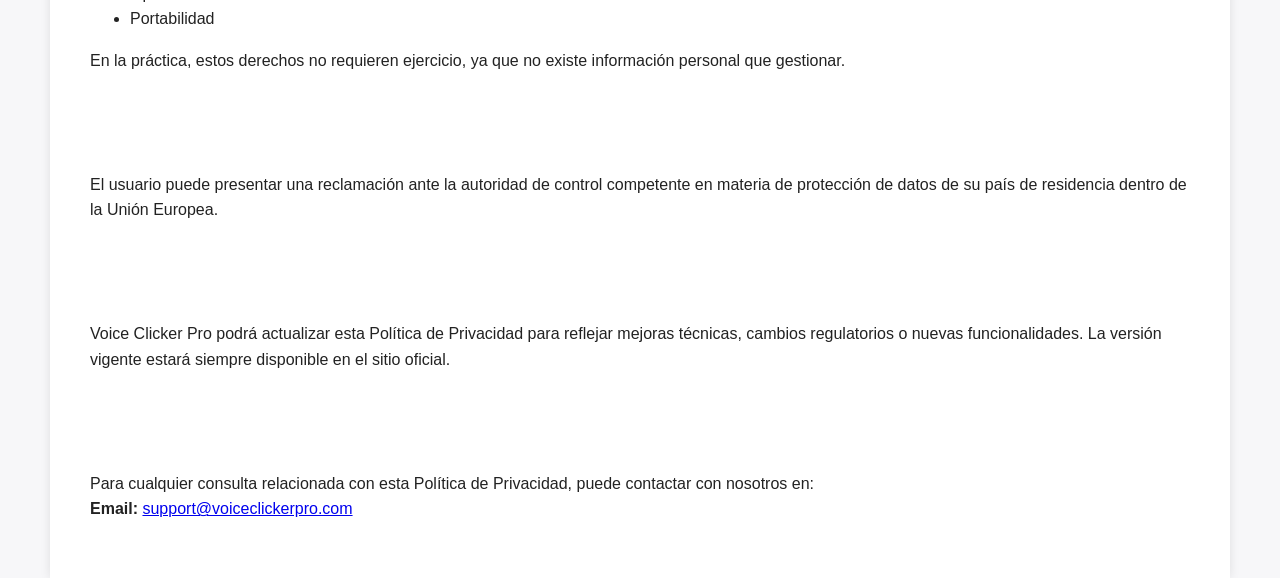
==== commit a7ae37b1: "Update privacy.html" ====
--- a/privacy.html
+++ b/privacy.html
@@ -18,7 +18,7 @@
     header {
         background: #1a73e8;
         color: white;
-        padding: 20px;
+        padding: 10px;
         text-align: center;
     }
 
@@ -31,7 +31,7 @@
     }
 
     h1, h2, h3 {
-        color: #1a73e8;
+        color: white;
         margin-top: 40px;
     }
 
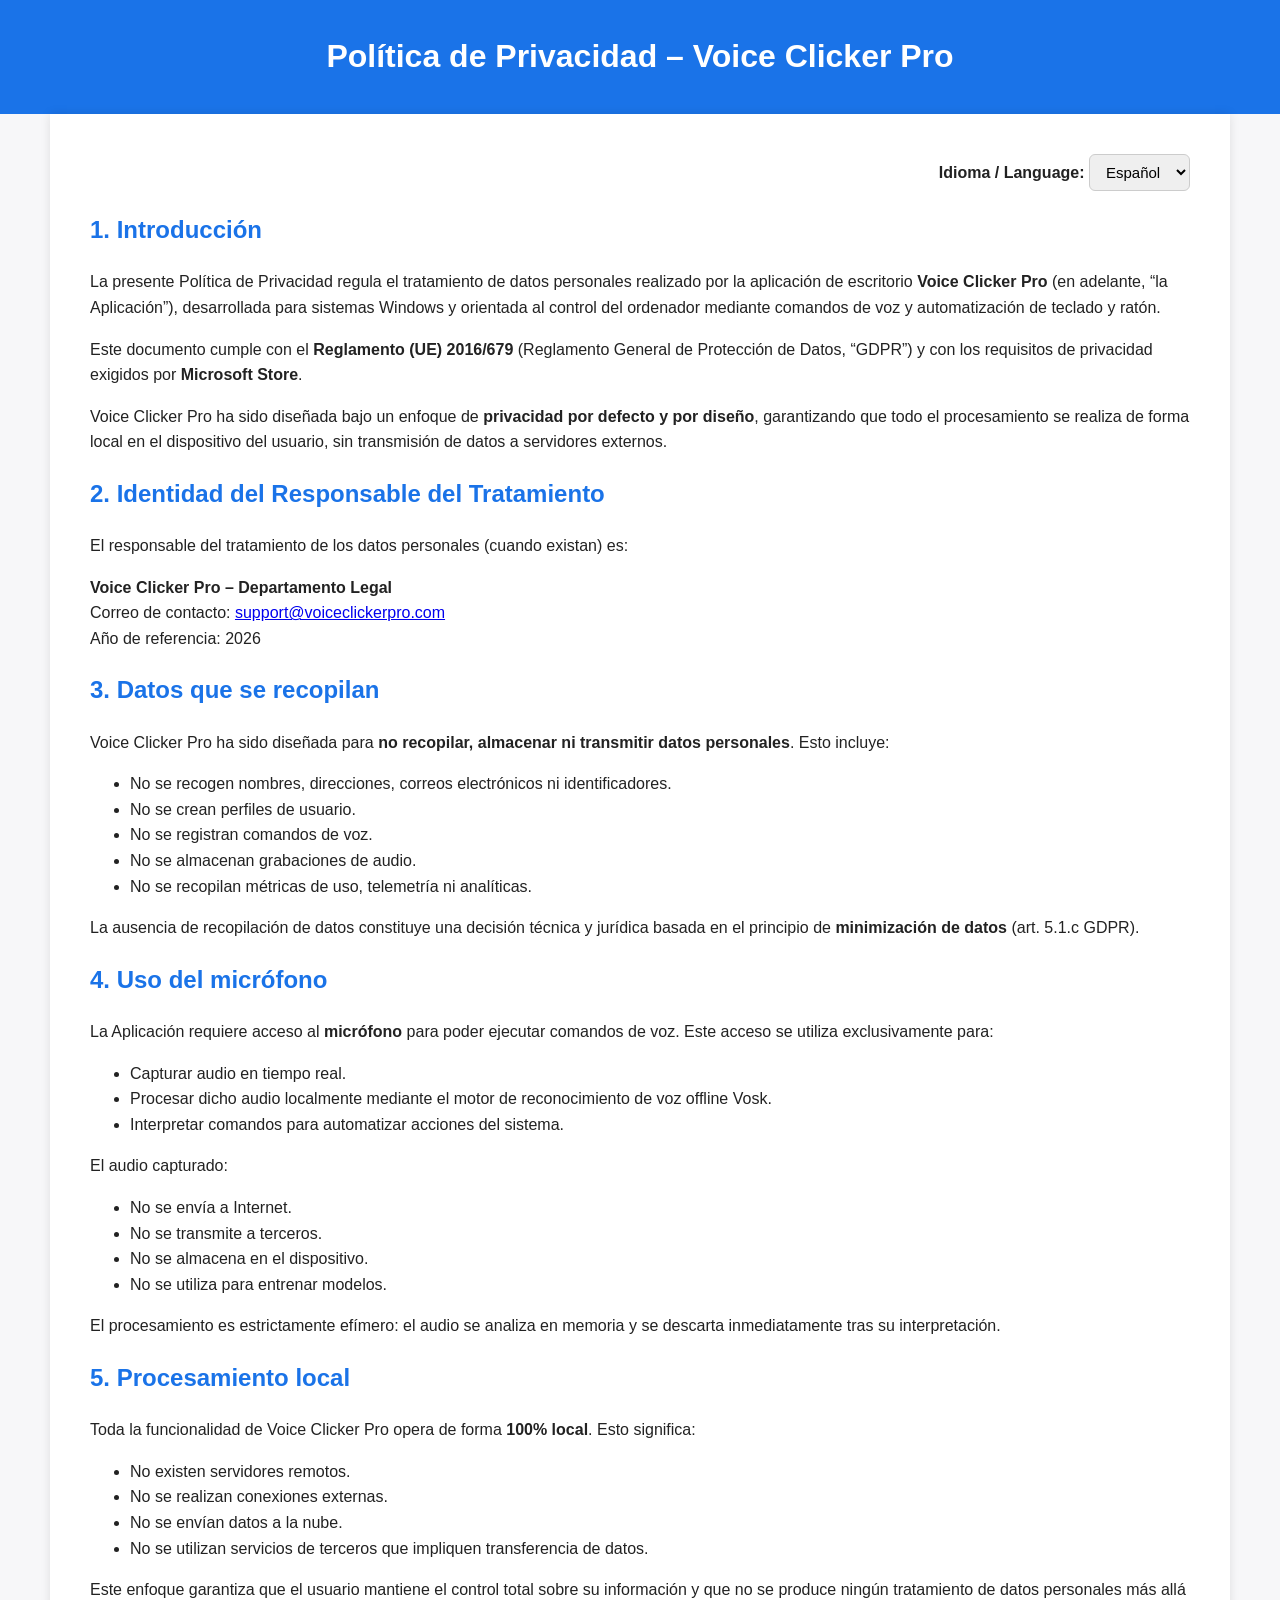
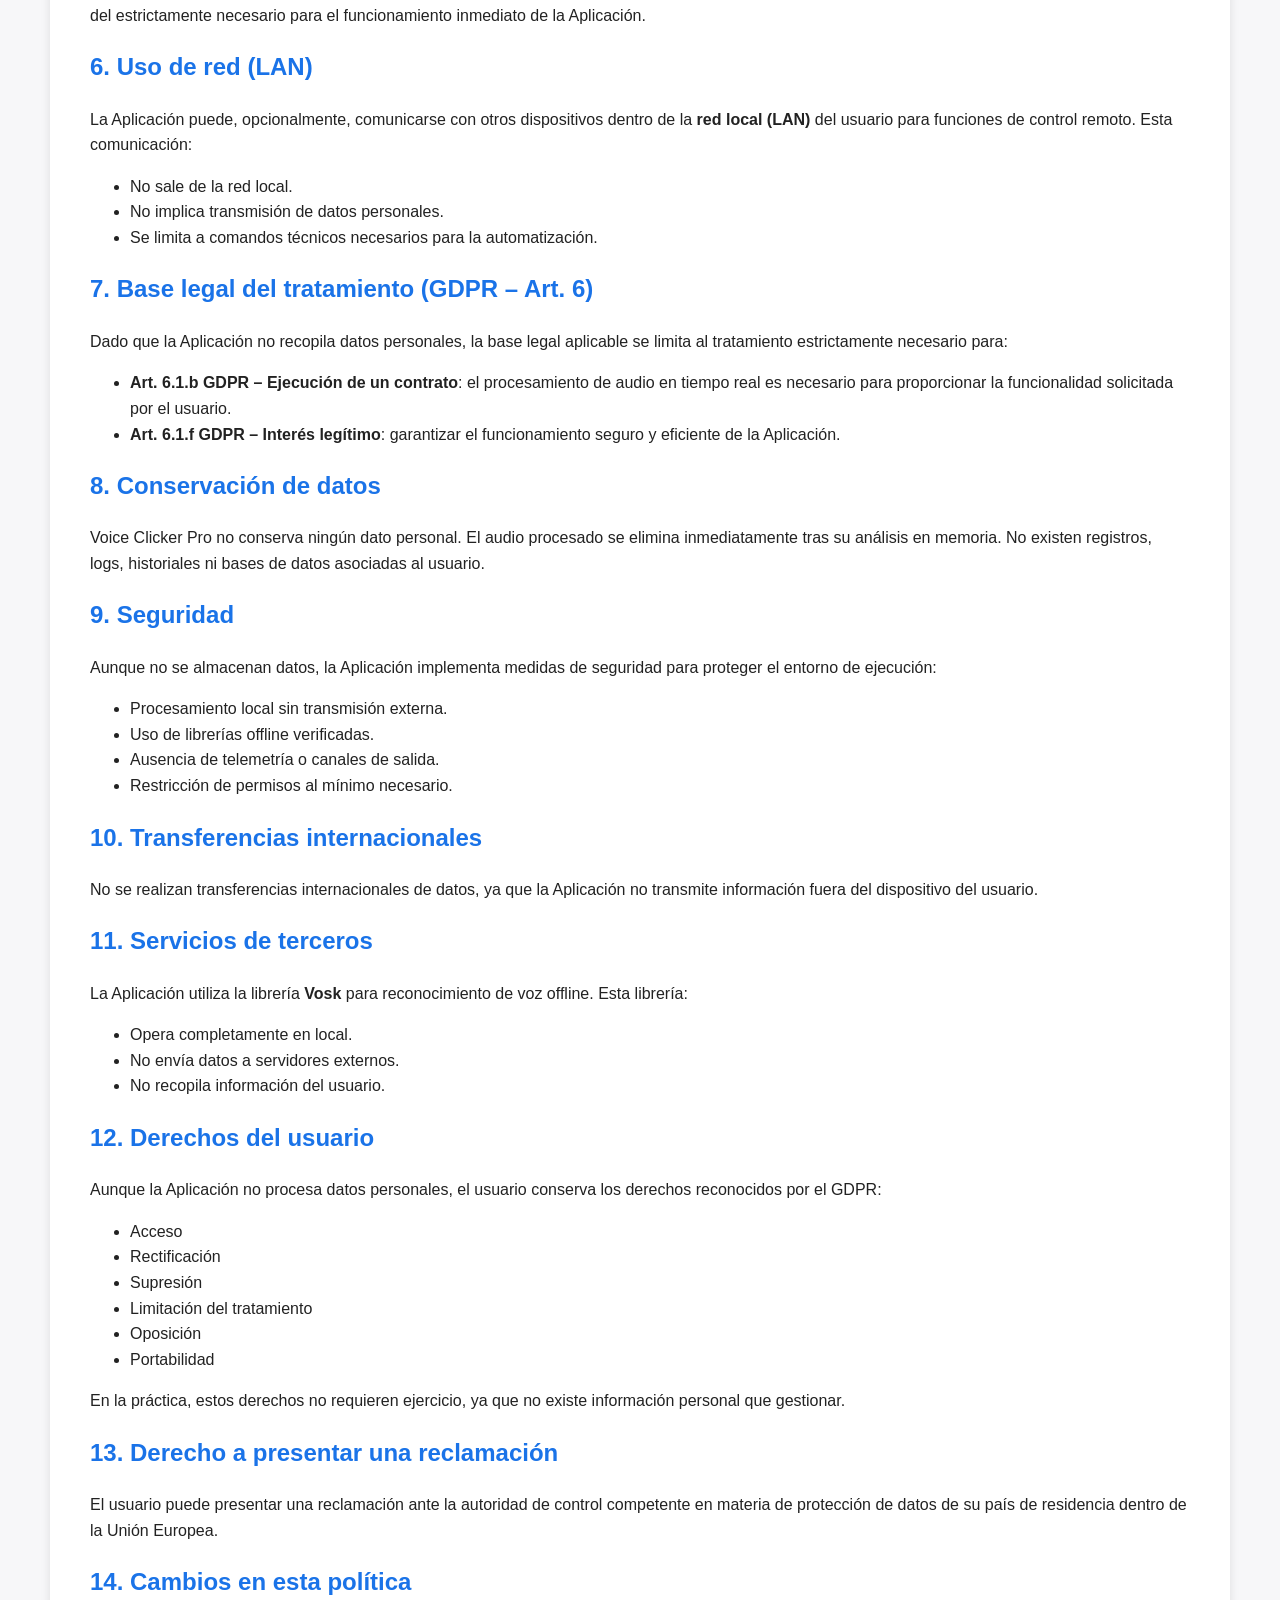
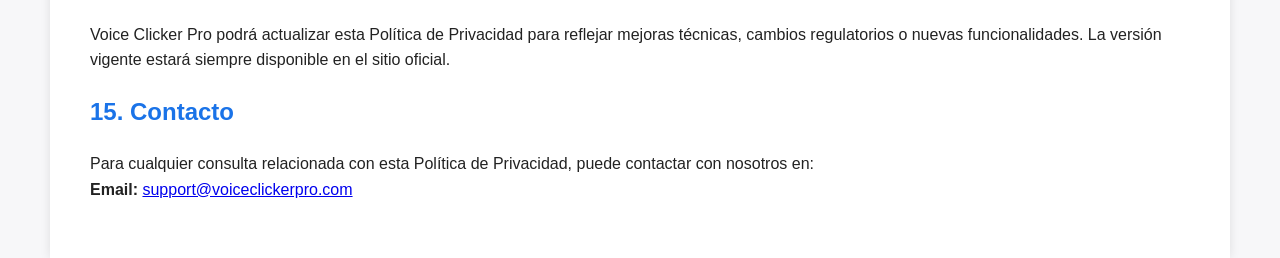
==== commit 295e9649: "Update privacy.html" ====
--- a/privacy.html
+++ b/privacy.html
@@ -30,9 +30,12 @@
         box-shadow: 0 0 10px rgba(0,0,0,0.1);
     }
 
-    h1, h2, h3 {
-        color: white;
-        margin-top: 40px;
+    header h1 {
+    color: white;
+    }
+    
+    h2, h3 {
+        color: #1a73e8;
     }
 
     p, li {
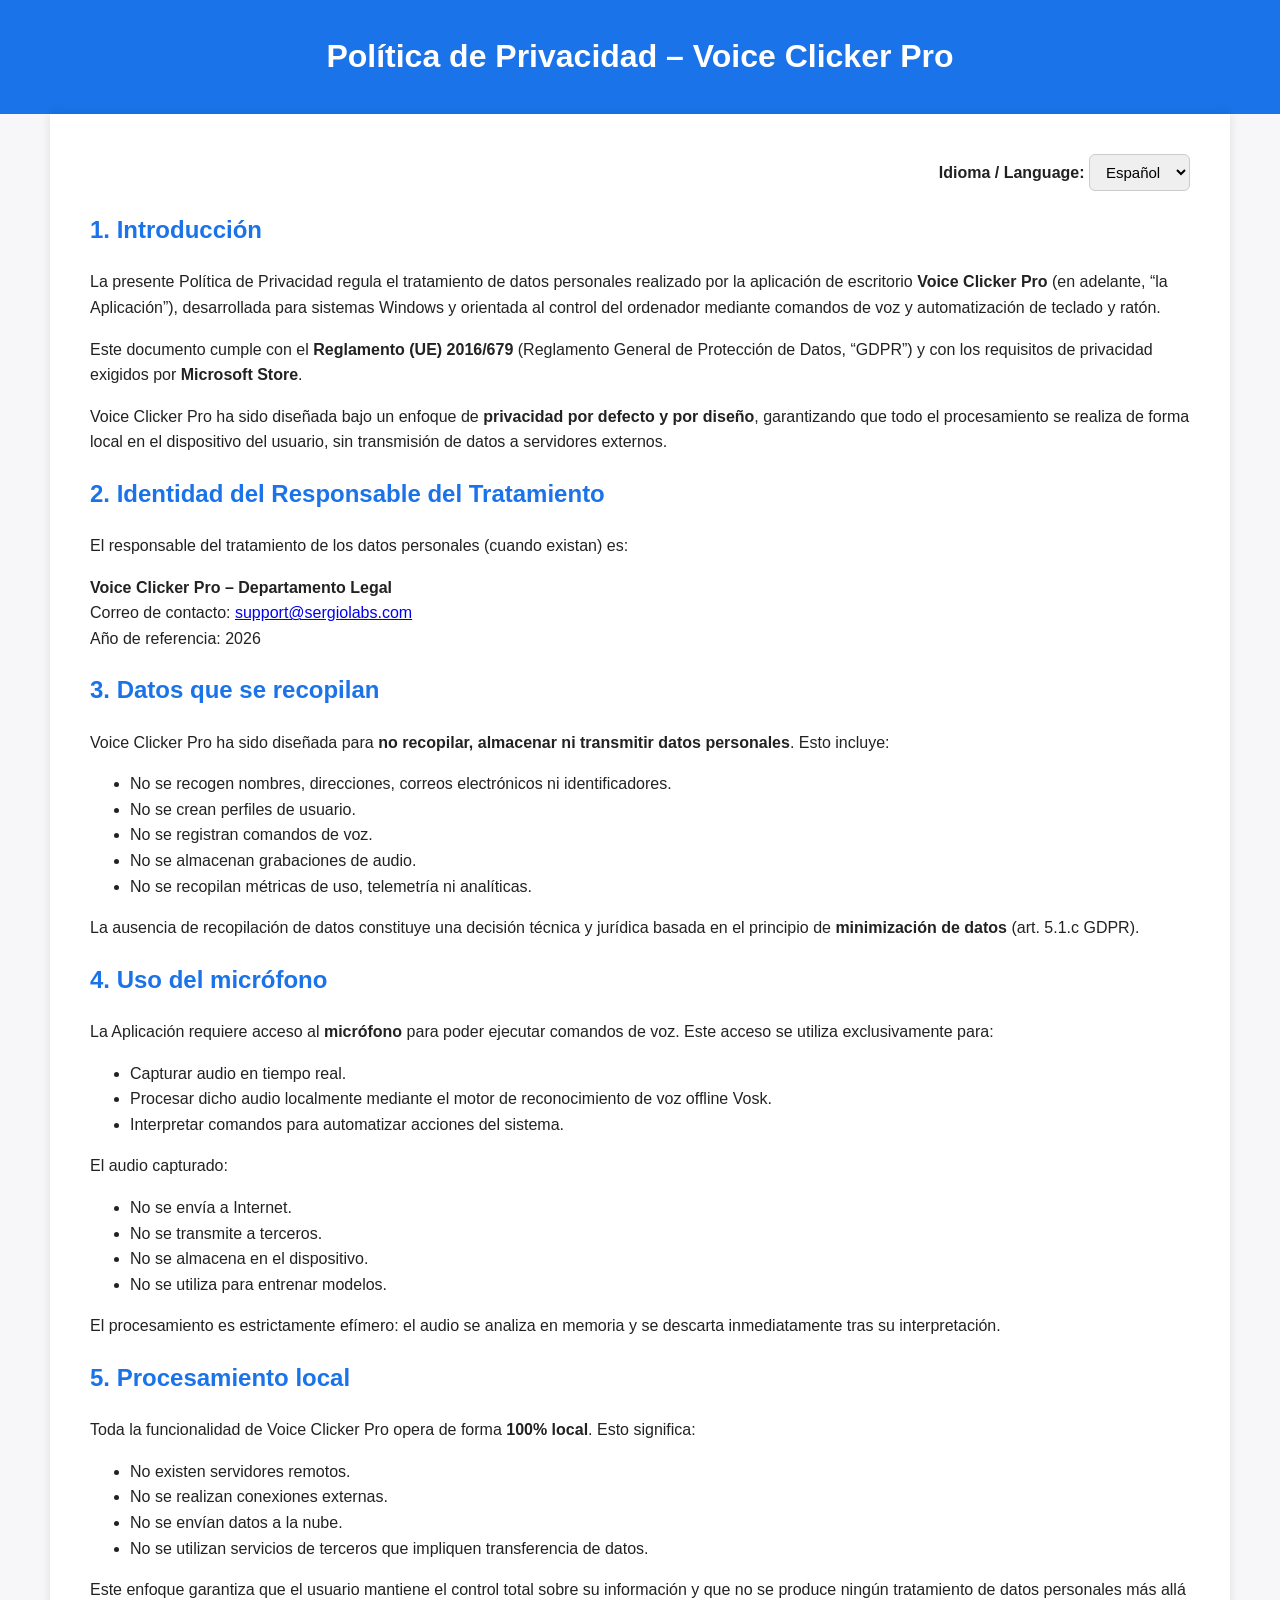
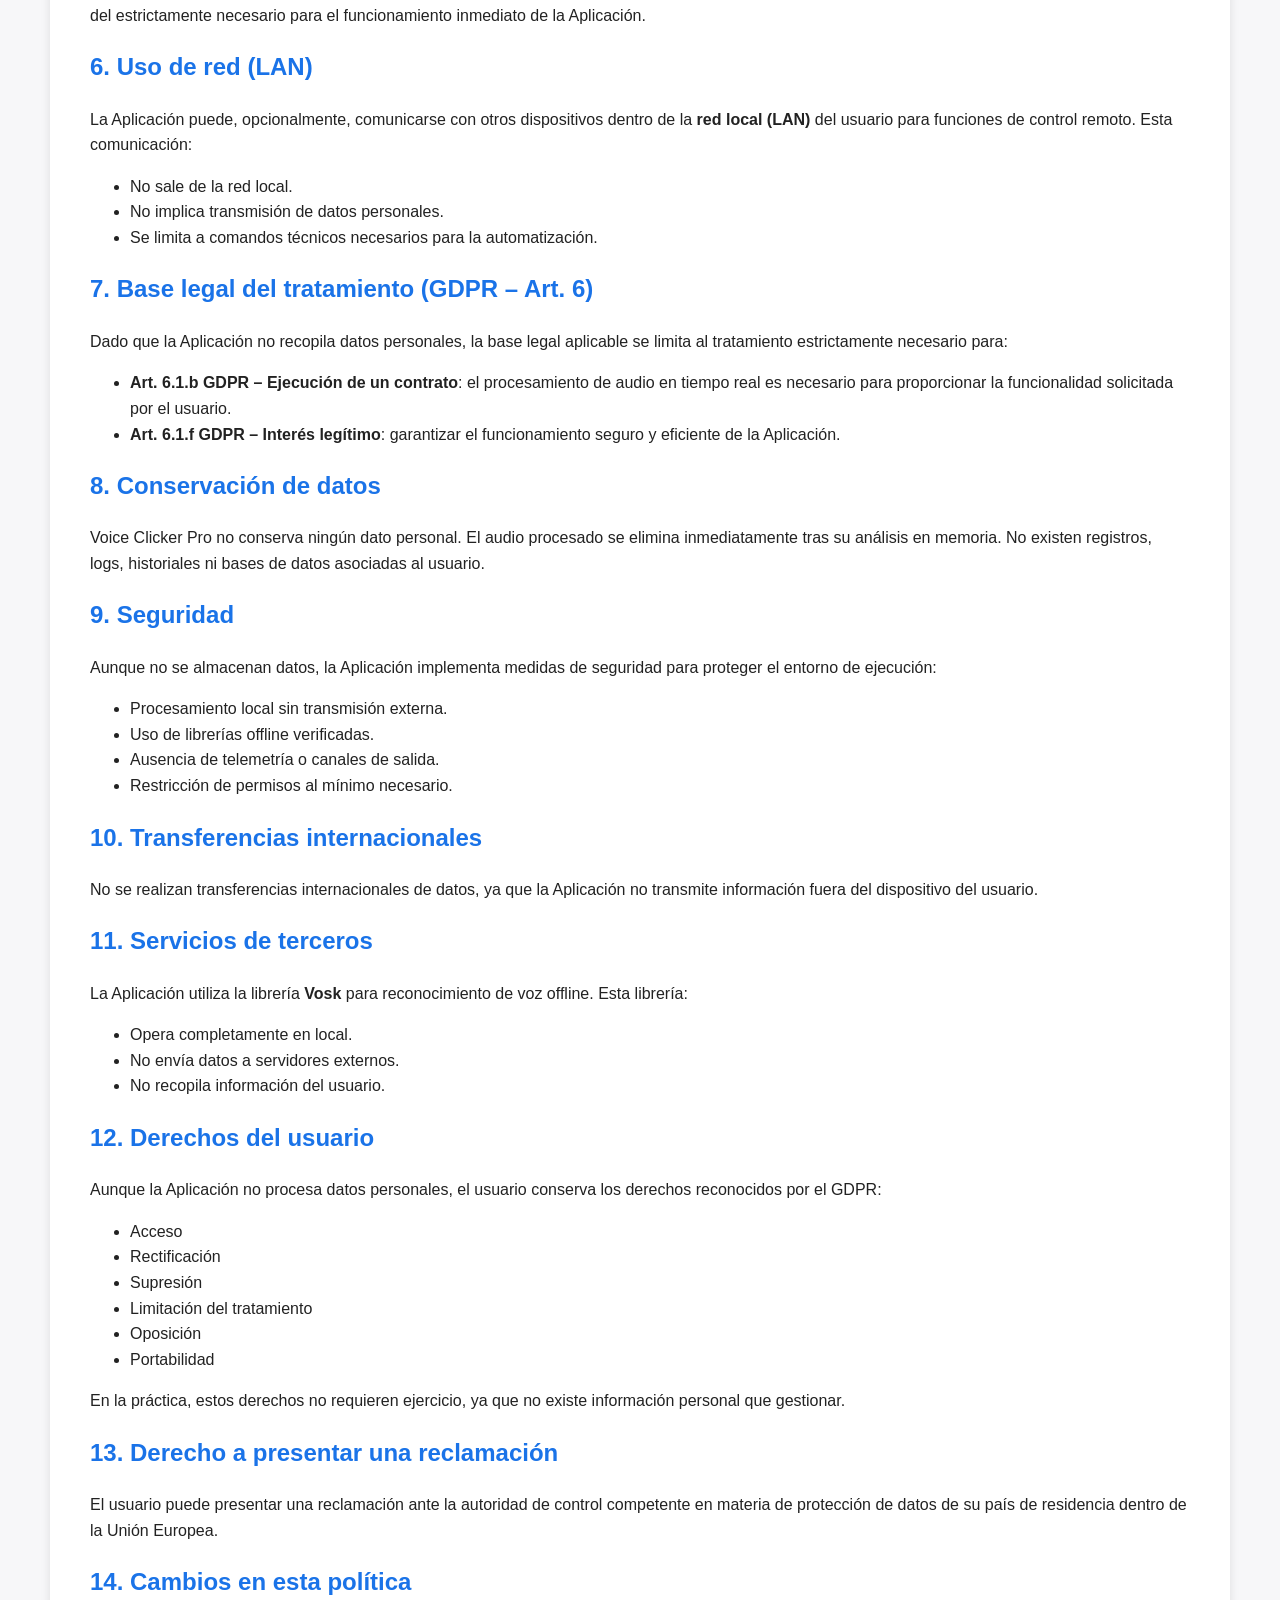
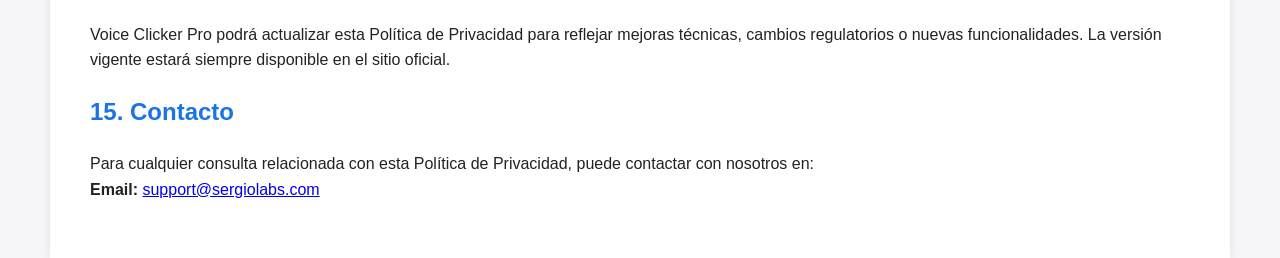
==== commit 8678e6e7: "Update privacy.html" ====
--- a/privacy.html
+++ b/privacy.html
@@ -75,7 +75,8 @@
 <body onload="changeLanguage()">
 
 <header>
-    <h1>Política de Privacidad – Voice Clicker Pro</h1>
+    <h1 data-lang="es">Política de Privacidad – Voice Clicker Pro</h1>
+    <h1 data-lang="en">Privacy Policy – Voice Clicker Pro</h1>
 </header>
 
 <div class="container">
@@ -111,7 +112,7 @@
 </p>
 <p>
 <strong>Voice Clicker Pro – Departamento Legal</strong><br>
-Correo de contacto: <a href="mailto:support@voiceclickerpro.com">support@voiceclickerpro.com</a><br>
+Correo de contacto: <a href="mailto:support@sergiolabs.com">support@sergiolabs.com</a><br>
 Año de referencia: 2026
 </p>
 
@@ -245,7 +246,7 @@
 <h2>15. Contacto</h2>
 <p>
 Para cualquier consulta relacionada con esta Política de Privacidad, puede contactar con nosotros en:<br>
-<strong>Email:</strong> <a href="mailto:support@voiceclickerpro.com">support@voiceclickerpro.com</a>
+<strong>Email:</strong> <a href="mailto:support@sergiolabs.com">support@sergiolabs.com</a>
 </p>
 
 </div>
@@ -273,7 +274,7 @@
 </p>
 <p>
 <strong>Voice Clicker Pro – Legal Department</strong><br>
-Contact email: <a href="mailto:support@voiceclickerpro.com">support@voiceclickerpro.com</a><br>
+Contact email: <a href="mailto:support@sergiolabs.com">support@sergiolabs.com</a><br>
 Reference year: 2026
 </p>
 
@@ -404,7 +405,7 @@
 <h2>15. Contact</h2>
 <p>
 For any privacy‑related inquiries, please contact:<br>
-<strong>Email:</strong> <a href="mailto:support@voiceclickerpro.com">support@voiceclickerpro.com</a>
+<strong>Email:</strong> <a href="mailto:support@sergiolabs.com">support@sergiolabs.com</a>
 </p>
 
 </div>
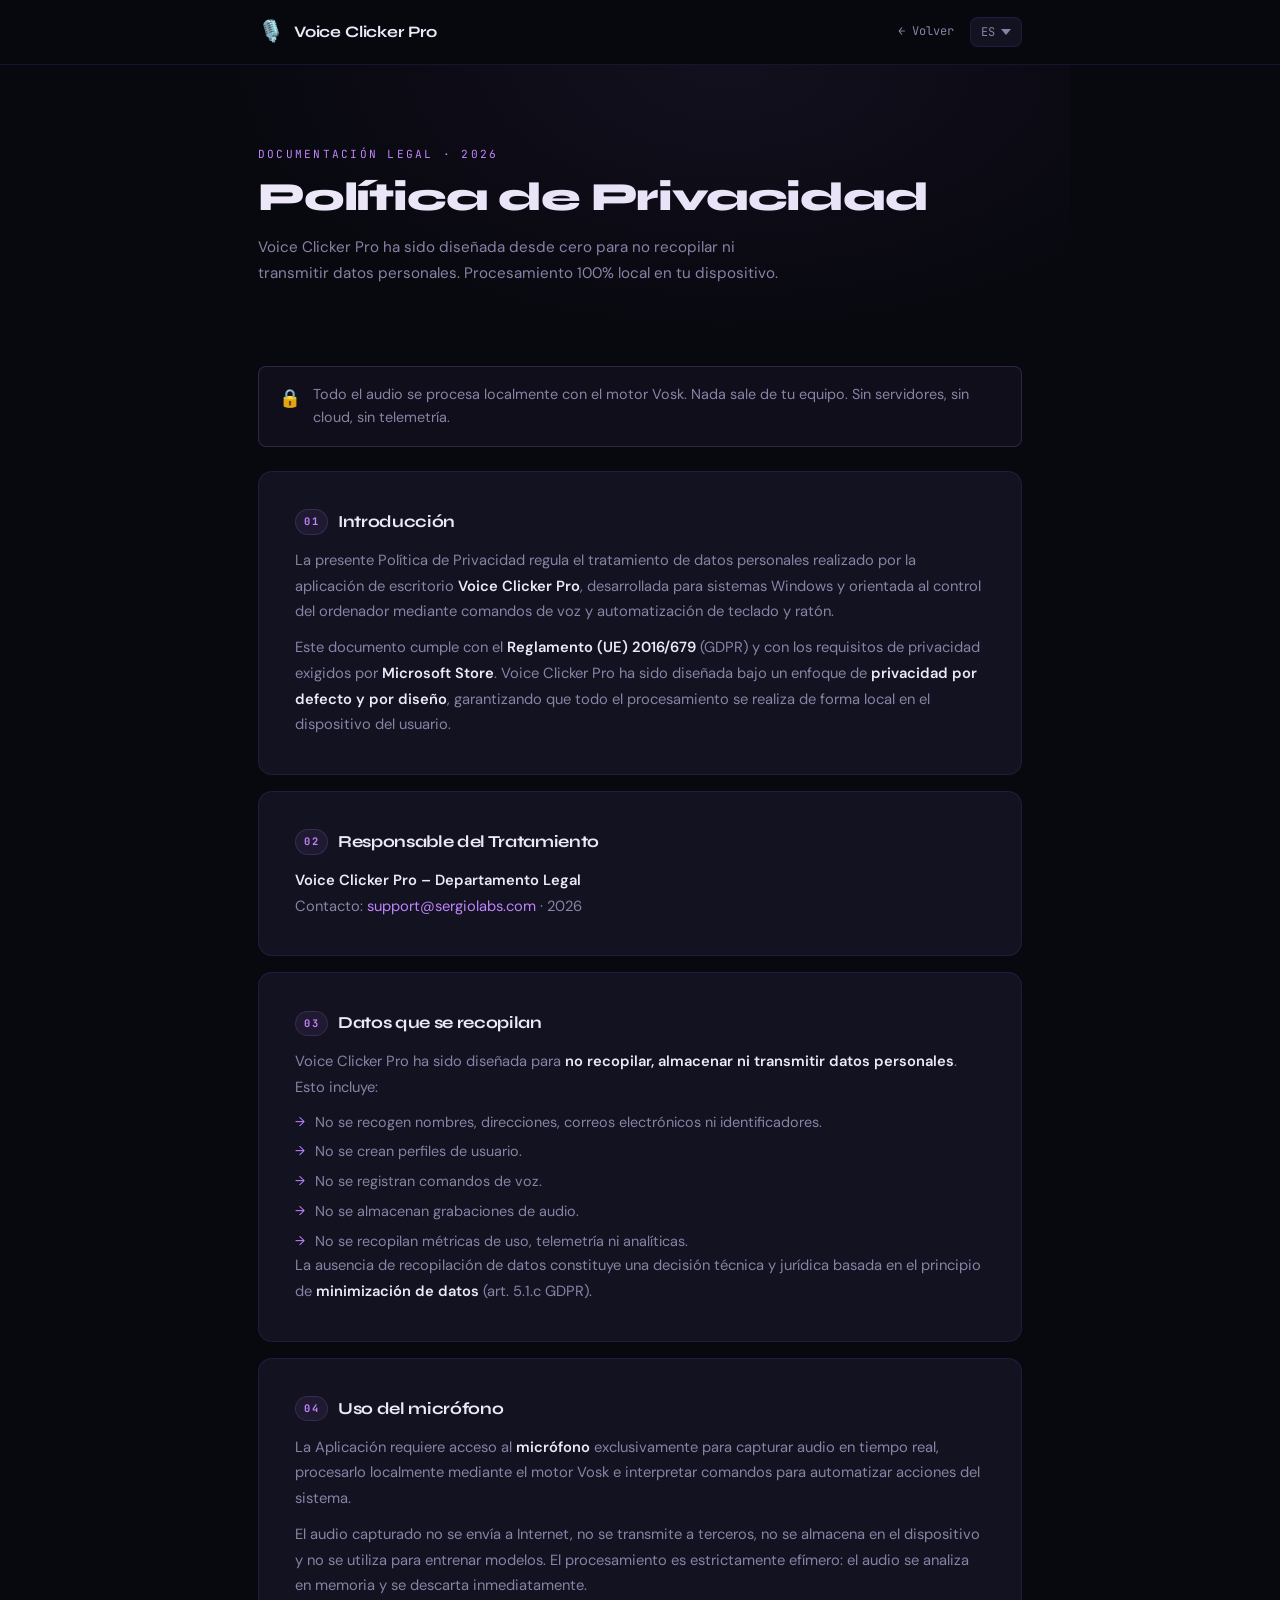
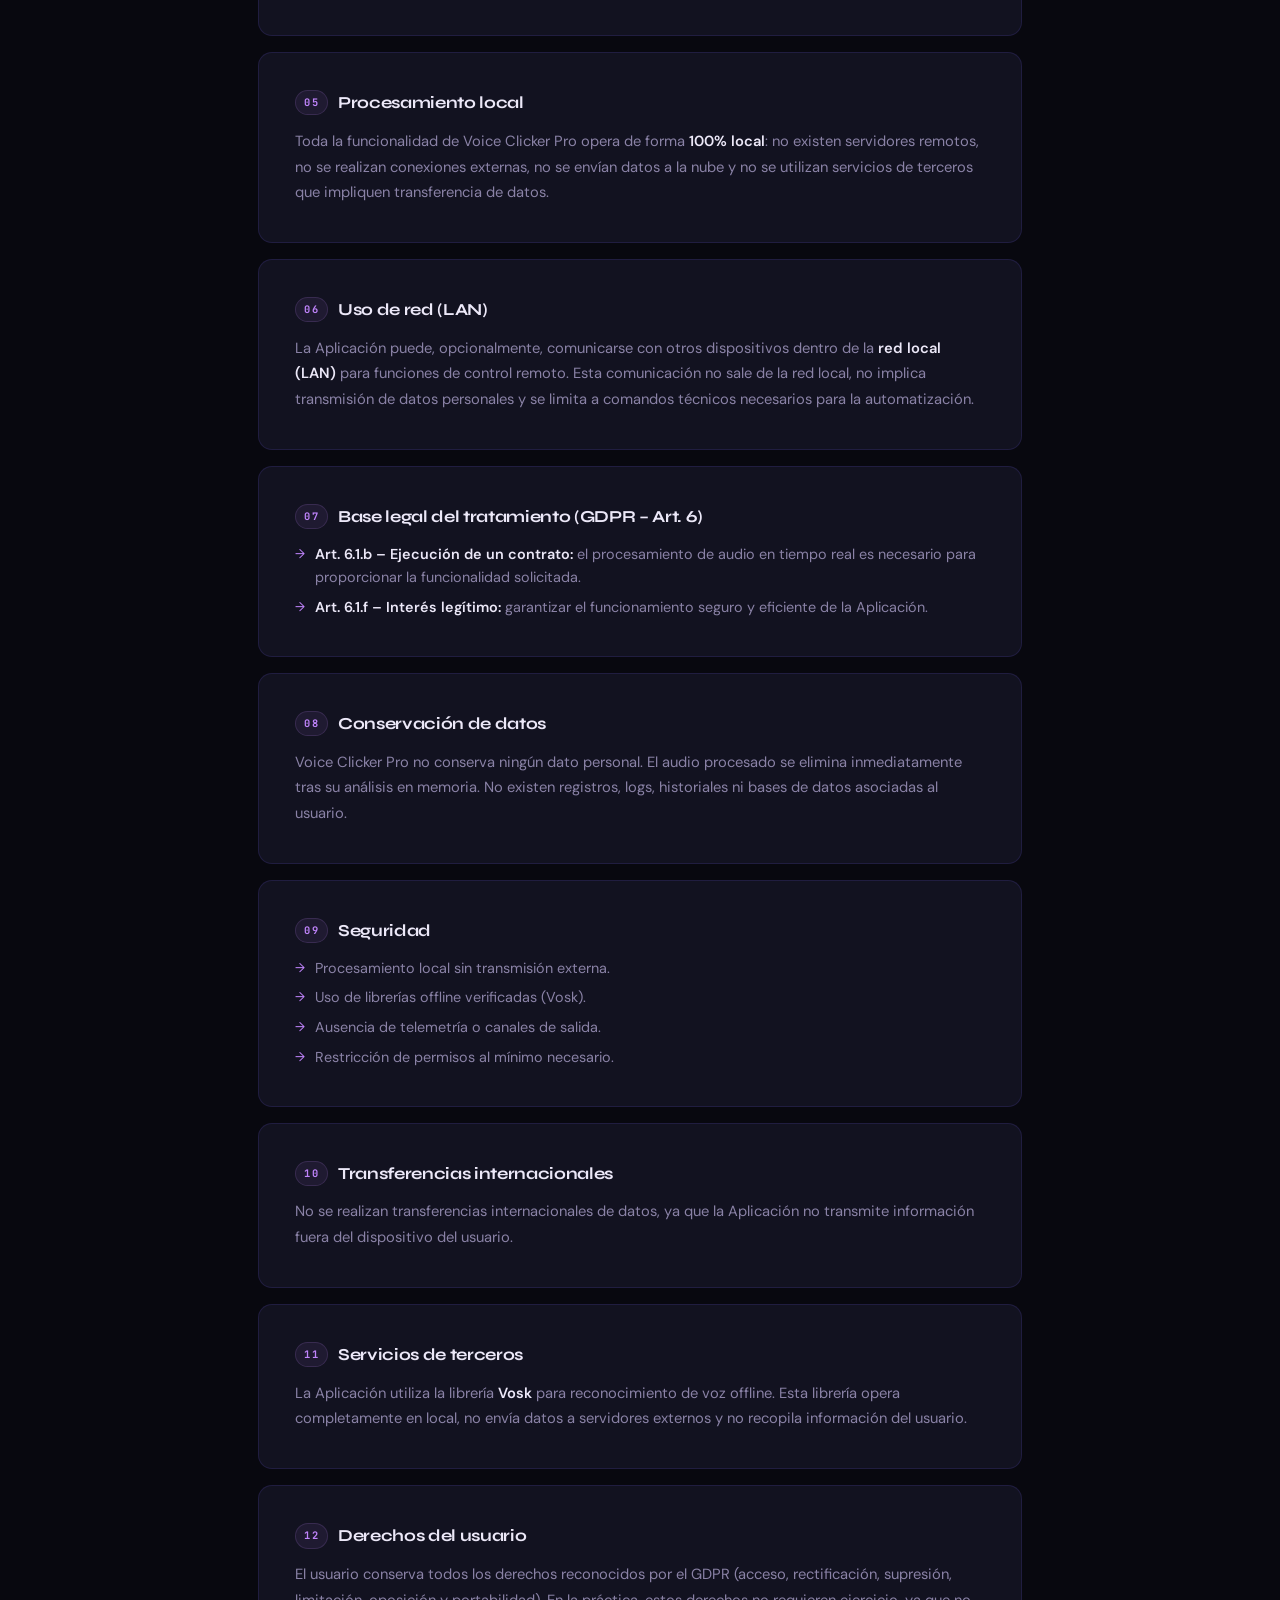
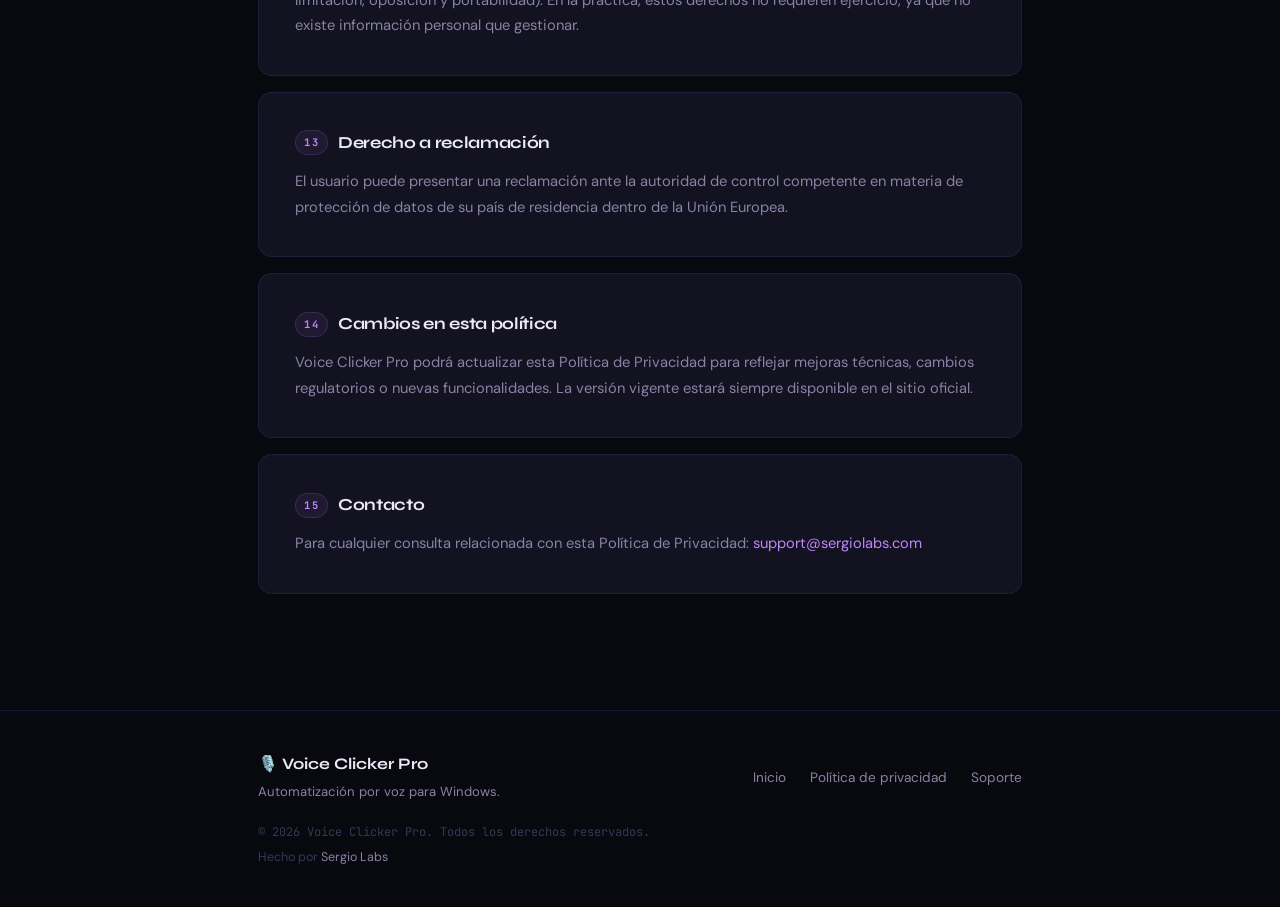
==== commit 3e85dacc: "Update privacy.html" ====
--- a/privacy.html
+++ b/privacy.html
@@ -5,412 +5,719 @@
 <meta name="viewport" content="width=device-width, initial-scale=1.0">
 <title>Política de Privacidad – Voice Clicker Pro</title>
 
+<link rel="preconnect" href="https://fonts.googleapis.com" />
+<link rel="preconnect" href="https://fonts.gstatic.com" crossorigin />
+<link href="https://fonts.googleapis.com/css2?family=Syne:wght@600;700;800&family=DM+Sans:ital,opsz,wght@0,9..40,300;0,9..40,400;0,9..40,500;0,9..40,600;1,9..40,400&family=JetBrains+Mono:wght@400;500&display=swap" rel="stylesheet" />
+
 <style>
-    body {
-        font-family: "Segoe UI", Roboto, Arial, sans-serif;
-        margin: 0;
-        padding: 0;
-        background: #f7f7f9;
-        color: #222;
-        line-height: 1.6;
+  :root {
+    --color-bg:         #08080f;
+    --color-bg-2:       #0c0c18;
+    --color-surface:    #121220;
+    --color-surface-2:  #1a1a2e;
+    --color-border:     rgba(120,100,255,0.14);
+    --color-border-2:   rgba(255,255,255,0.06);
+    --color-primary:    #8b6fce;
+    --color-primary-h:  #a98ae0;
+    --color-accent:     #c084fc;
+    --color-accent-2:   #38bdf8;
+    --color-glow:       rgba(192,132,252,0.2);
+    --color-text:       #ece8f8;
+    --color-muted:      #8a82a6;
+    --color-faint:      #3a3558;
+    --color-success:    #34d399;
+    --font-display: 'Syne', sans-serif;
+    --font-body:    'DM Sans', sans-serif;
+    --font-mono:    'JetBrains Mono', monospace;
+    --container: 860px;
+    --pad: clamp(20px, 5vw, 48px);
+    --radius: 14px;
+    --radius-sm: 8px;
+  }
+
+  *, *::before, *::after { box-sizing: border-box; margin: 0; padding: 0; }
+  html { scroll-behavior: smooth; font-size: 16px; }
+  body {
+    font-family: var(--font-body);
+    background: var(--color-bg);
+    color: var(--color-text);
+    line-height: 1.65;
+    overflow-x: hidden;
+  }
+  a { color: var(--color-accent); text-decoration: none; transition: color 200ms; }
+  a:hover { color: var(--color-primary-h); }
+  ul { list-style: none; }
+
+  /* HEADER */
+  .header {
+    position: sticky;
+    top: 0;
+    z-index: 200;
+    background: rgba(8,8,15,0.9);
+    backdrop-filter: blur(20px);
+    border-bottom: 1px solid var(--color-border);
+  }
+  .header__inner {
+    max-width: var(--container);
+    margin-inline: auto;
+    padding-inline: var(--pad);
+    display: flex;
+    align-items: center;
+    justify-content: space-between;
+    height: 64px;
+    gap: 16px;
+  }
+  .header__logo {
+    display: flex;
+    align-items: center;
+    gap: 10px;
+    font-family: var(--font-display);
+    font-weight: 700;
+    font-size: 1rem;
+    color: var(--color-text);
+    text-decoration: none;
+    letter-spacing: -0.01em;
+  }
+  .header__logo-icon { font-size: 1.3rem; }
+  .header__back {
+    font-family: var(--font-mono);
+    font-size: 0.75rem;
+    color: var(--color-muted);
+    transition: color 200ms;
+    text-decoration: none;
+  }
+  .header__back:hover { color: var(--color-accent); }
+
+  /* LANG SELECTOR */
+  .lang-wrap { position: relative; }
+  .lang-btn {
+    display: flex;
+    align-items: center;
+    gap: 6px;
+    font-family: var(--font-mono);
+    font-size: 0.75rem;
+    color: var(--color-muted);
+    background: var(--color-surface);
+    border: 1px solid var(--color-border);
+    padding: 6px 10px;
+    border-radius: var(--radius-sm);
+    cursor: pointer;
+    transition: border-color 200ms;
+  }
+  .lang-btn:hover { border-color: var(--color-primary); color: var(--color-text); }
+  .lang-dropdown {
+    position: absolute;
+    top: calc(100% + 8px);
+    right: 0;
+    min-width: 150px;
+    background: var(--color-surface-2);
+    border: 1px solid var(--color-border);
+    border-radius: var(--radius);
+    overflow: hidden;
+    display: none;
+    z-index: 300;
+  }
+  .lang-dropdown.open { display: block; }
+  .lang-dropdown li {
+    padding: 10px 16px;
+    font-size: 0.85rem;
+    color: var(--color-muted);
+    cursor: pointer;
+    transition: background 150ms, color 150ms;
+  }
+  .lang-dropdown li:hover { background: var(--color-surface); color: var(--color-text); }
+  .lang-dropdown li[aria-selected="true"] { color: var(--color-accent); }
+
+  /* HERO BANNER */
+  .privacy-hero {
+    padding: clamp(48px, 8vw, 80px) var(--pad) clamp(32px, 5vw, 56px);
+    max-width: var(--container);
+    margin-inline: auto;
+    position: relative;
+  }
+  .privacy-hero::before {
+    content: '';
+    position: absolute;
+    top: 0; left: 0; right: 0; bottom: 0;
+    background: radial-gradient(ellipse at 60% 0%, rgba(139,111,206,0.08) 0%, transparent 70%);
+    pointer-events: none;
+  }
+  .privacy-hero__kicker {
+    font-family: var(--font-mono);
+    font-size: 0.7rem;
+    letter-spacing: 0.2em;
+    text-transform: uppercase;
+    color: var(--color-accent);
+    display: block;
+    margin-bottom: 12px;
+  }
+  .privacy-hero__title {
+    font-family: var(--font-display);
+    font-size: clamp(1.75rem, 4vw, 2.5rem);
+    font-weight: 800;
+    letter-spacing: -0.03em;
+    line-height: 1.1;
+    margin-bottom: 16px;
+  }
+  .privacy-hero__sub {
+    font-size: 0.95rem;
+    color: var(--color-muted);
+    max-width: 520px;
+  }
+
+  /* MAIN CONTENT */
+  .privacy-body {
+    max-width: var(--container);
+    margin-inline: auto;
+    padding: 0 var(--pad) clamp(64px, 10vw, 100px);
+  }
+
+  /* Language sections */
+  [data-lang] { display: none; }
+  [data-lang].active { display: block; }
+
+  /* Section cards */
+  .privacy-section {
+    background: var(--color-surface);
+    border: 1px solid var(--color-border);
+    border-radius: var(--radius);
+    padding: clamp(24px, 4vw, 36px);
+    margin-bottom: 16px;
+    transition: border-color 300ms;
+  }
+  .privacy-section:hover { border-color: rgba(192,132,252,0.22); }
+
+  .privacy-section h2 {
+    font-family: var(--font-display);
+    font-size: 1.05rem;
+    font-weight: 700;
+    letter-spacing: -0.02em;
+    color: var(--color-text);
+    margin-bottom: 12px;
+    display: flex;
+    align-items: center;
+    gap: 10px;
+  }
+  .sec-num {
+    font-family: var(--font-mono);
+    font-size: 0.65rem;
+    letter-spacing: 0.15em;
+    color: var(--color-accent);
+    background: rgba(192,132,252,0.08);
+    border: 1px solid rgba(192,132,252,0.15);
+    padding: 3px 8px;
+    border-radius: 100px;
+    flex-shrink: 0;
+  }
+
+  .privacy-section p {
+    font-size: 0.92rem;
+    color: var(--color-muted);
+    line-height: 1.75;
+    margin-bottom: 10px;
+  }
+  .privacy-section p:last-child { margin-bottom: 0; }
+
+  .privacy-section ul {
+    margin-top: 8px;
+    display: flex;
+    flex-direction: column;
+    gap: 6px;
+  }
+  .privacy-section li {
+    font-size: 0.9rem;
+    color: var(--color-muted);
+    padding-left: 20px;
+    position: relative;
+    line-height: 1.65;
+  }
+  .privacy-section li::before {
+    content: '→';
+    position: absolute;
+    left: 0;
+    color: var(--color-accent);
+    font-size: 0.8rem;
+  }
+
+  strong { color: var(--color-text); font-weight: 600; }
+
+  /* Info highlight box */
+  .privacy-highlight {
+    background: rgba(192,132,252,0.05);
+    border: 1px solid rgba(192,132,252,0.18);
+    border-radius: var(--radius-sm);
+    padding: 16px 20px;
+    margin: 24px 0;
+    font-size: 0.9rem;
+    color: var(--color-muted);
+    display: flex;
+    gap: 12px;
+    align-items: flex-start;
+  }
+  .privacy-highlight__icon { font-size: 1.1rem; flex-shrink: 0; margin-top: 1px; }
+
+  /* FOOTER */
+  .footer {
+    background: var(--color-bg);
+    border-top: 1px solid var(--color-border);
+    padding-block: 40px;
+  }
+  .footer__inner {
+    max-width: var(--container);
+    margin-inline: auto;
+    padding-inline: var(--pad);
+    display: flex;
+    align-items: center;
+    justify-content: space-between;
+    flex-wrap: wrap;
+    gap: 20px;
+    margin-bottom: 20px;
+  }
+  .footer__logo {
+    font-family: var(--font-display);
+    font-size: 1rem;
+    font-weight: 700;
+    display: flex;
+    align-items: center;
+    gap: 8px;
+    color: var(--color-text);
+  }
+  .footer__tagline { font-size: 0.82rem; color: var(--color-muted); margin-top: 4px; }
+  .footer__nav-list { display: flex; flex-wrap: wrap; gap: 24px; }
+  .footer__nav-list a { font-size: 0.85rem; color: var(--color-muted); transition: color 200ms; text-decoration: none; }
+  .footer__nav-list a:hover { color: var(--color-text); }
+  .footer__copy {
+    max-width: var(--container);
+    margin-inline: auto;
+    padding-inline: var(--pad);
+    font-family: var(--font-mono);
+    font-size: 0.75rem;
+    color: var(--color-faint);
+  }
+  .footer__made {
+    max-width: var(--container);
+    margin-inline: auto;
+    padding-inline: var(--pad);
+    margin-top: 4px;
+    font-size: 0.78rem;
+    color: var(--color-faint);
+  }
+  .footer__made a { color: var(--color-muted); transition: color 200ms; }
+  .footer__made a:hover { color: var(--color-accent); }
+
+  @media (max-width: 600px) {
+    .footer__inner { flex-direction: column; gap: 16px; }
+  }
+</style>
+</head>
+<body>
+
+<!-- HEADER -->
+<header class="header">
+  <div class="header__inner">
+    <a href="voiceclickerpro.html" class="header__logo">
+      <span class="header__logo-icon" aria-hidden="true">🎙️</span>
+      Voice Clicker Pro
+    </a>
+    <div style="display:flex;align-items:center;gap:16px;">
+      <a href="voiceclickerpro.html" class="header__back">← Volver</a>
+      <div class="lang-wrap">
+        <button class="lang-btn" id="langBtn" aria-haspopup="listbox" aria-expanded="false">
+          <span id="langBtnLabel">ES</span>
+          <svg width="10" height="6" viewBox="0 0 10 6" aria-hidden="true"><path d="M0 0l5 6 5-6z" fill="currentColor"/></svg>
+        </button>
+        <ul class="lang-dropdown" id="langDropdown" role="listbox">
+          <li role="option" data-lang="es" aria-selected="true">🇪🇸 Español</li>
+          <li role="option" data-lang="en" aria-selected="false">🇬🇧 English</li>
+          <li role="option" data-lang="de" aria-selected="false">🇩🇪 Deutsch</li>
+          <li role="option" data-lang="tr" aria-selected="false">🇹🇷 Türkçe</li>
+          <li role="option" data-lang="zh" aria-selected="false">🇨🇳 中文</li>
+          <li role="option" data-lang="pt" aria-selected="false">🇧🇷 Português</li>
+          <li role="option" data-lang="ko" aria-selected="false">🇰🇷 한국어</li>
+          <li role="option" data-lang="ja" aria-selected="false">🇯🇵 日本語</li>
+        </ul>
+      </div>
+    </div>
+  </div>
+</header>
+
+<!-- HERO -->
+<div class="privacy-hero">
+  <span class="privacy-hero__kicker" data-i18n="kicker">Documentación legal · 2026</span>
+  <h1 class="privacy-hero__title" data-i18n="title">Política de Privacidad</h1>
+  <p class="privacy-hero__sub" data-i18n="subtitle">Voice Clicker Pro ha sido diseñada desde cero para no recopilar ni transmitir datos personales. Procesamiento 100% local en tu dispositivo.</p>
+</div>
+
+<!-- MAIN CONTENT -->
+<main class="privacy-body">
+
+  <div class="privacy-highlight">
+    <span class="privacy-highlight__icon">🔒</span>
+    <span data-i18n="highlight">Todo el audio se procesa localmente con el motor Vosk. Nada sale de tu equipo. Sin servidores, sin cloud, sin telemetría.</span>
+  </div>
+
+  <!-- ESPAÑOL -->
+  <div data-lang="es" class="active">
+    <div class="privacy-section">
+      <h2><span class="sec-num">01</span> Introducción</h2>
+      <p>La presente Política de Privacidad regula el tratamiento de datos personales realizado por la aplicación de escritorio <strong>Voice Clicker Pro</strong>, desarrollada para sistemas Windows y orientada al control del ordenador mediante comandos de voz y automatización de teclado y ratón.</p>
+      <p>Este documento cumple con el <strong>Reglamento (UE) 2016/679</strong> (GDPR) y con los requisitos de privacidad exigidos por <strong>Microsoft Store</strong>. Voice Clicker Pro ha sido diseñada bajo un enfoque de <strong>privacidad por defecto y por diseño</strong>, garantizando que todo el procesamiento se realiza de forma local en el dispositivo del usuario.</p>
+    </div>
+    <div class="privacy-section">
+      <h2><span class="sec-num">02</span> Responsable del Tratamiento</h2>
+      <p><strong>Voice Clicker Pro – Departamento Legal</strong><br>
+      Contacto: <a href="mailto:support@sergiolabs.com">support@sergiolabs.com</a> · 2026</p>
+    </div>
+    <div class="privacy-section">
+      <h2><span class="sec-num">03</span> Datos que se recopilan</h2>
+      <p>Voice Clicker Pro ha sido diseñada para <strong>no recopilar, almacenar ni transmitir datos personales</strong>. Esto incluye:</p>
+      <ul>
+        <li>No se recogen nombres, direcciones, correos electrónicos ni identificadores.</li>
+        <li>No se crean perfiles de usuario.</li>
+        <li>No se registran comandos de voz.</li>
+        <li>No se almacenan grabaciones de audio.</li>
+        <li>No se recopilan métricas de uso, telemetría ni analíticas.</li>
+      </ul>
+      <p>La ausencia de recopilación de datos constituye una decisión técnica y jurídica basada en el principio de <strong>minimización de datos</strong> (art. 5.1.c GDPR).</p>
+    </div>
+    <div class="privacy-section">
+      <h2><span class="sec-num">04</span> Uso del micrófono</h2>
+      <p>La Aplicación requiere acceso al <strong>micrófono</strong> exclusivamente para capturar audio en tiempo real, procesarlo localmente mediante el motor Vosk e interpretar comandos para automatizar acciones del sistema.</p>
+      <p>El audio capturado no se envía a Internet, no se transmite a terceros, no se almacena en el dispositivo y no se utiliza para entrenar modelos. El procesamiento es estrictamente efímero: el audio se analiza en memoria y se descarta inmediatamente.</p>
+    </div>
+    <div class="privacy-section">
+      <h2><span class="sec-num">05</span> Procesamiento local</h2>
+      <p>Toda la funcionalidad de Voice Clicker Pro opera de forma <strong>100% local</strong>: no existen servidores remotos, no se realizan conexiones externas, no se envían datos a la nube y no se utilizan servicios de terceros que impliquen transferencia de datos.</p>
+    </div>
+    <div class="privacy-section">
+      <h2><span class="sec-num">06</span> Uso de red (LAN)</h2>
+      <p>La Aplicación puede, opcionalmente, comunicarse con otros dispositivos dentro de la <strong>red local (LAN)</strong> para funciones de control remoto. Esta comunicación no sale de la red local, no implica transmisión de datos personales y se limita a comandos técnicos necesarios para la automatización.</p>
+    </div>
+    <div class="privacy-section">
+      <h2><span class="sec-num">07</span> Base legal del tratamiento (GDPR – Art. 6)</h2>
+      <ul>
+        <li><strong>Art. 6.1.b – Ejecución de un contrato:</strong> el procesamiento de audio en tiempo real es necesario para proporcionar la funcionalidad solicitada.</li>
+        <li><strong>Art. 6.1.f – Interés legítimo:</strong> garantizar el funcionamiento seguro y eficiente de la Aplicación.</li>
+      </ul>
+    </div>
+    <div class="privacy-section">
+      <h2><span class="sec-num">08</span> Conservación de datos</h2>
+      <p>Voice Clicker Pro no conserva ningún dato personal. El audio procesado se elimina inmediatamente tras su análisis en memoria. No existen registros, logs, historiales ni bases de datos asociadas al usuario.</p>
+    </div>
+    <div class="privacy-section">
+      <h2><span class="sec-num">09</span> Seguridad</h2>
+      <ul>
+        <li>Procesamiento local sin transmisión externa.</li>
+        <li>Uso de librerías offline verificadas (Vosk).</li>
+        <li>Ausencia de telemetría o canales de salida.</li>
+        <li>Restricción de permisos al mínimo necesario.</li>
+      </ul>
+    </div>
+    <div class="privacy-section">
+      <h2><span class="sec-num">10</span> Transferencias internacionales</h2>
+      <p>No se realizan transferencias internacionales de datos, ya que la Aplicación no transmite información fuera del dispositivo del usuario.</p>
+    </div>
+    <div class="privacy-section">
+      <h2><span class="sec-num">11</span> Servicios de terceros</h2>
+      <p>La Aplicación utiliza la librería <strong>Vosk</strong> para reconocimiento de voz offline. Esta librería opera completamente en local, no envía datos a servidores externos y no recopila información del usuario.</p>
+    </div>
+    <div class="privacy-section">
+      <h2><span class="sec-num">12</span> Derechos del usuario</h2>
+      <p>El usuario conserva todos los derechos reconocidos por el GDPR (acceso, rectificación, supresión, limitación, oposición y portabilidad). En la práctica, estos derechos no requieren ejercicio, ya que no existe información personal que gestionar.</p>
+    </div>
+    <div class="privacy-section">
+      <h2><span class="sec-num">13</span> Derecho a reclamación</h2>
+      <p>El usuario puede presentar una reclamación ante la autoridad de control competente en materia de protección de datos de su país de residencia dentro de la Unión Europea.</p>
+    </div>
+    <div class="privacy-section">
+      <h2><span class="sec-num">14</span> Cambios en esta política</h2>
+      <p>Voice Clicker Pro podrá actualizar esta Política de Privacidad para reflejar mejoras técnicas, cambios regulatorios o nuevas funcionalidades. La versión vigente estará siempre disponible en el sitio oficial.</p>
+    </div>
+    <div class="privacy-section">
+      <h2><span class="sec-num">15</span> Contacto</h2>
+      <p>Para cualquier consulta relacionada con esta Política de Privacidad: <a href="mailto:support@sergiolabs.com">support@sergiolabs.com</a></p>
+    </div>
+  </div>
+
+  <!-- ENGLISH -->
+  <div data-lang="en">
+    <div class="privacy-section">
+      <h2><span class="sec-num">01</span> Introduction</h2>
+      <p>This Privacy Policy governs the processing of personal data performed by the desktop application <strong>Voice Clicker Pro</strong>, designed for Windows systems and intended for voice-based computer control and keyboard/mouse automation.</p>
+      <p>This document complies with the <strong>General Data Protection Regulation (EU) 2016/679</strong> (GDPR) and with the privacy requirements established by <strong>Microsoft Store</strong>. Voice Clicker Pro has been developed following a <strong>privacy-by-design and privacy-by-default</strong> approach, ensuring all processing occurs locally on the user's device.</p>
+    </div>
+    <div class="privacy-section">
+      <h2><span class="sec-num">02</span> Data Controller</h2>
+      <p><strong>Voice Clicker Pro – Legal Department</strong><br>
+      Contact: <a href="mailto:support@sergiolabs.com">support@sergiolabs.com</a> · 2026</p>
+    </div>
+    <div class="privacy-section">
+      <h2><span class="sec-num">03</span> Data Collected</h2>
+      <p>Voice Clicker Pro is designed to <strong>not collect, store, or transmit any personal data</strong>. This includes:</p>
+      <ul>
+        <li>No names, addresses, emails, or identifiers.</li>
+        <li>No user accounts or profiles.</li>
+        <li>No voice commands are recorded.</li>
+        <li>No audio is stored.</li>
+        <li>No usage analytics or telemetry.</li>
+      </ul>
+      <p>This is a deliberate technical and legal decision aligned with the GDPR principle of <strong>data minimization</strong> (Art. 5.1.c).</p>
+    </div>
+    <div class="privacy-section">
+      <h2><span class="sec-num">04</span> Microphone Usage</h2>
+      <p>The Application requires access to the <strong>microphone</strong> exclusively to capture real-time audio, process it locally using the offline Vosk engine, and interpret commands for system automation.</p>
+      <p>Captured audio is not sent to the Internet, not transmitted to third parties, not stored on the device, and not used to train models. Processing is ephemeral: audio is analyzed in memory and immediately discarded.</p>
+    </div>
+    <div class="privacy-section">
+      <h2><span class="sec-num">05</span> Local Processing</h2>
+      <p>All functionality operates <strong>100% locally</strong>. There are no remote servers, no external connections, no cloud transmission, and no third-party services involving data transfer.</p>
+    </div>
+    <div class="privacy-section">
+      <h2><span class="sec-num">06</span> Network Usage (LAN)</h2>
+      <p>The Application may optionally communicate with other devices within the user's <strong>local network (LAN)</strong> for remote-control features. Such communication never leaves the local network, does not involve personal data, and is limited to technical automation commands.</p>
+    </div>
+    <div class="privacy-section">
+      <h2><span class="sec-num">07</span> Legal Basis (GDPR – Art. 6)</h2>
+      <ul>
+        <li><strong>Art. 6.1.b – Performance of a contract:</strong> real-time audio processing is necessary to deliver the requested features.</li>
+        <li><strong>Art. 6.1.f – Legitimate interest:</strong> ensuring secure and efficient operation of the Application.</li>
+      </ul>
+    </div>
+    <div class="privacy-section">
+      <h2><span class="sec-num">08</span> Data Retention</h2>
+      <p>Voice Clicker Pro does not retain any personal data. Audio is processed in memory and discarded immediately. No logs, histories, or databases are created.</p>
+    </div>
+    <div class="privacy-section">
+      <h2><span class="sec-num">09</span> Security</h2>
+      <ul>
+        <li>Local-only processing with no external transmission.</li>
+        <li>Verified offline libraries (Vosk).</li>
+        <li>No telemetry or outbound channels.</li>
+        <li>Minimal permission usage.</li>
+      </ul>
+    </div>
+    <div class="privacy-section">
+      <h2><span class="sec-num">10</span> International Transfers</h2>
+      <p>No international data transfers occur, as no information leaves the user's device.</p>
+    </div>
+    <div class="privacy-section">
+      <h2><span class="sec-num">11</span> Third-Party Services</h2>
+      <p>The Application uses the <strong>Vosk</strong> offline speech recognition library. This library operates entirely locally, does not send data externally, and does not collect user information.</p>
+    </div>
+    <div class="privacy-section">
+      <h2><span class="sec-num">12</span> User Rights</h2>
+      <p>Users retain all GDPR rights (access, rectification, erasure, restriction, objection, portability). In practice, these rights do not require exercise because no personal data is processed.</p>
+    </div>
+    <div class="privacy-section">
+      <h2><span class="sec-num">13</span> Right to Lodge a Complaint</h2>
+      <p>Users may lodge a complaint with their national data protection authority within the European Union.</p>
+    </div>
+    <div class="privacy-section">
+      <h2><span class="sec-num">14</span> Changes to This Policy</h2>
+      <p>Voice Clicker Pro may update this Privacy Policy to reflect technical improvements, regulatory changes, or new features. The current version will always be available on the official website.</p>
+    </div>
+    <div class="privacy-section">
+      <h2><span class="sec-num">15</span> Contact</h2>
+      <p>For any privacy-related inquiries: <a href="mailto:support@sergiolabs.com">support@sergiolabs.com</a></p>
+    </div>
+  </div>
+
+  <!-- DEUTSCH -->
+  <div data-lang="de">
+    <div class="privacy-section">
+      <h2><span class="sec-num">01</span> Einleitung</h2>
+      <p><strong>Voice Clicker Pro</strong> ist eine Desktop-Anwendung für Windows zur Computersteuerung per Sprache und Tastatur-/Mausautomatisierung. Diese Datenschutzrichtlinie entspricht der <strong>EU-DSGVO 2016/679</strong> und den Datenschutzanforderungen des <strong>Microsoft Store</strong>.</p>
+    </div>
+    <div class="privacy-section">
+      <h2><span class="sec-num">02</span> Verantwortlicher</h2>
+      <p><strong>Voice Clicker Pro – Rechtsabteilung</strong><br>Kontakt: <a href="mailto:support@sergiolabs.com">support@sergiolabs.com</a></p>
+    </div>
+    <div class="privacy-section">
+      <h2><span class="sec-num">03</span> Erhobene Daten</h2>
+      <p>Voice Clicker Pro ist so konzipiert, dass <strong>keine personenbezogenen Daten erfasst, gespeichert oder übermittelt werden</strong>. Es werden keine Namen, Adressen oder Kennungen gesammelt, keine Benutzerprofile erstellt, keine Sprachbefehle aufgezeichnet und keine Audioaufnahmen gespeichert.</p>
+    </div>
+    <div class="privacy-section">
+      <h2><span class="sec-num">04</span> Mikrofonnutzung</h2>
+      <p>Die Anwendung benötigt Zugriff auf das <strong>Mikrofon</strong> ausschließlich zur Echtzeiterfassung und lokalen Verarbeitung von Audio mit der Offline-Engine Vosk. Das erfasste Audio wird nicht ins Internet gesendet und sofort nach der Analyse im Arbeitsspeicher verworfen.</p>
+    </div>
+    <div class="privacy-section">
+      <h2><span class="sec-num">05</span> Lokale Verarbeitung</h2>
+      <p>Alle Funktionen laufen <strong>100% lokal</strong>. Es gibt keine Remote-Server, keine externen Verbindungen und keine Cloud-Übertragung.</p>
+    </div>
+    <div class="privacy-section">
+      <h2><span class="sec-num">06–15</span> Weitere Bestimmungen</h2>
+      <p>Keine internationalen Datentransfers. Drittanbieter-Dienst: Vosk (nur lokal, keine Datenübertragung). Alle DSGVO-Rechte (Auskunft, Berichtigung, Löschung, Einschränkung, Widerspruch, Portabilität) bleiben erhalten. Kontakt: <a href="mailto:support@sergiolabs.com">support@sergiolabs.com</a></p>
+    </div>
+  </div>
+
+  <!-- TÜRKÇE -->
+  <div data-lang="tr">
+    <div class="privacy-section">
+      <h2><span class="sec-num">01</span> Giriş</h2>
+      <p><strong>Voice Clicker Pro</strong>, Windows için sesle bilgisayar kontrolü ve klavye/fare otomasyonu amacıyla geliştirilmiş bir masaüstü uygulamasıdır. Bu Gizlilik Politikası, <strong>AB GDPR 2016/679</strong> ve <strong>Microsoft Store</strong> gizlilik gerekliliklerine uygundur.</p>
+    </div>
+    <div class="privacy-section">
+      <h2><span class="sec-num">02</span> Toplanan Veriler</h2>
+      <p>Voice Clicker Pro, <strong>hiçbir kişisel veri toplamaz, depolamaz veya iletmez</strong>. Ses komutları kaydedilmez, ses kayıtları saklanmaz, kullanım analizi veya telemetri toplanmaz.</p>
+    </div>
+    <div class="privacy-section">
+      <h2><span class="sec-num">03</span> Mikrofon Kullanımı</h2>
+      <p>Uygulama, ses komutlarını işlemek için yalnızca <strong>mikrofona</strong> erişim gerektirir. Tüm ses işleme Vosk motoru aracılığıyla tamamen yerel olarak gerçekleştirilir. Hiçbir ses verisi internete gönderilmez.</p>
+    </div>
+    <div class="privacy-section">
+      <h2><span class="sec-num">04–15</span> Diğer Hükümler</h2>
+      <p>Tüm işlevler %100 yerel olarak çalışır. Uzak sunucu yoktur. Uluslararası veri transferi yapılmaz. GDPR kapsamındaki tüm haklar geçerlidir. İletişim: <a href="mailto:support@sergiolabs.com">support@sergiolabs.com</a></p>
+    </div>
+  </div>
+
+  <!-- 中文 -->
+  <div data-lang="zh">
+    <div class="privacy-section">
+      <h2><span class="sec-num">01</span> 简介</h2>
+      <p><strong>Voice Clicker Pro</strong> 是一款面向 Windows 系统的桌面应用程序，用于语音控制电脑和键盘/鼠标自动化。本隐私政策符合 <strong>欧盟 GDPR 2016/679</strong> 及 <strong>Microsoft Store</strong> 的隐私要求。</p>
+    </div>
+    <div class="privacy-section">
+      <h2><span class="sec-num">02</span> 数据收集</h2>
+      <p>Voice Clicker Pro <strong>不收集、存储或传输任何个人数据</strong>。不记录语音命令，不保存音频录音，不收集使用分析或遥测数据。</p>
+    </div>
+    <div class="privacy-section">
+      <h2><span class="sec-num">03</span> 麦克风使用</h2>
+      <p>应用程序仅需要访问<strong>麦克风</strong>以处理语音命令。所有音频处理通过 Vosk 引擎完全在本地进行。捕获的音频不会发送到互联网，分析后立即丢弃。</p>
+    </div>
+    <div class="privacy-section">
+      <h2><span class="sec-num">04–15</span> 其他条款</h2>
+      <p>所有功能 100% 本地运行。无远程服务器，无国际数据传输。第三方服务：Vosk（仅本地运行）。保留所有 GDPR 权利。联系方式：<a href="mailto:support@sergiolabs.com">support@sergiolabs.com</a></p>
+    </div>
+  </div>
+
+  <!-- PORTUGUÊS -->
+  <div data-lang="pt">
+    <div class="privacy-section">
+      <h2><span class="sec-num">01</span> Introdução</h2>
+      <p><strong>Voice Clicker Pro</strong> é uma aplicação de desktop para Windows, destinada ao controlo do computador por voz e automação de teclado/rato. Esta Política de Privacidade cumpre o <strong>RGPD (UE) 2016/679</strong> e os requisitos de privacidade da <strong>Microsoft Store</strong>.</p>
+    </div>
+    <div class="privacy-section">
+      <h2><span class="sec-num">02</span> Dados Recolhidos</h2>
+      <p>Voice Clicker Pro foi concebida para <strong>não recolher, armazenar nem transmitir dados pessoais</strong>. Nenhum comando de voz é gravado, nenhum áudio é armazenado, nenhuma telemetria é recolhida.</p>
+    </div>
+    <div class="privacy-section">
+      <h2><span class="sec-num">03</span> Uso do Microfone</h2>
+      <p>A aplicação requer acesso ao <strong>microfone</strong> exclusivamente para processar comandos de voz. Todo o processamento é feito localmente com o motor Vosk. Nenhum áudio é enviado para a Internet.</p>
+    </div>
+    <div class="privacy-section">
+      <h2><span class="sec-num">04–15</span> Outras Disposições</h2>
+      <p>Todas as funcionalidades operam 100% localmente. Sem servidores remotos. Sem transferências internacionais de dados. Todos os direitos RGPD mantidos. Contacto: <a href="mailto:support@sergiolabs.com">support@sergiolabs.com</a></p>
+    </div>
+  </div>
+
+  <!-- 한국어 -->
+  <div data-lang="ko">
+    <div class="privacy-section">
+      <h2><span class="sec-num">01</span> 소개</h2>
+      <p><strong>Voice Clicker Pro</strong>는 음성 명령과 키보드/마우스 자동화를 위한 Windows용 데스크톱 애플리케이션입니다. 본 개인정보 처리방침은 <strong>EU GDPR 2016/679</strong> 및 <strong>Microsoft Store</strong> 개인정보 요구사항을 준수합니다.</p>
+    </div>
+    <div class="privacy-section">
+      <h2><span class="sec-num">02</span> 수집하는 데이터</h2>
+      <p>Voice Clicker Pro는 <strong>개인 데이터를 수집, 저장 또는 전송하지 않습니다</strong>. 음성 명령이 기록되지 않으며, 오디오가 저장되지 않고, 사용 분석이나 원격 측정이 수집되지 않습니다.</p>
+    </div>
+    <div class="privacy-section">
+      <h2><span class="sec-num">03</span> 마이크 사용</h2>
+      <p>앱은 음성 명령 처리를 위해서만 <strong>마이크</strong> 접근이 필요합니다. 모든 오디오 처리는 Vosk 엔진을 통해 완전히 로컬에서 수행됩니다. 캡처된 오디오는 인터넷으로 전송되지 않습니다.</p>
+    </div>
+    <div class="privacy-section">
+      <h2><span class="sec-num">04–15</span> 기타 조항</h2>
+      <p>모든 기능은 100% 로컬에서 작동합니다. 원격 서버 없음. 국제 데이터 전송 없음. 모든 GDPR 권리 보장. 문의: <a href="mailto:support@sergiolabs.com">support@sergiolabs.com</a></p>
+    </div>
+  </div>
+
+  <!-- 日本語 -->
+  <div data-lang="ja">
+    <div class="privacy-section">
+      <h2><span class="sec-num">01</span> はじめに</h2>
+      <p><strong>Voice Clicker Pro</strong>は音声コマンドとキーボード/マウス自動化のためのWindows向けデスクトップアプリケーションです。本プライバシーポリシーは<strong>EU GDPR 2016/679</strong>および<strong>Microsoft Store</strong>のプライバシー要件に準拠しています。</p>
+    </div>
+    <div class="privacy-section">
+      <h2><span class="sec-num">02</span> 収集するデータ</h2>
+      <p>Voice Clicker Proは<strong>個人データを収集・保存・送信しません</strong>。音声コマンドは記録されず、音声録音は保存されず、使用状況の分析やテレメトリーは収集されません。</p>
+    </div>
+    <div class="privacy-section">
+      <h2><span class="sec-num">03</span> マイクの使用</h2>
+      <p>アプリは音声コマンドを処理するためだけに<strong>マイク</strong>へのアクセスが必要です。すべての音声処理はVoskエンジンにより完全にローカルで行われます。キャプチャされた音声はインターネットに送信されません。</p>
+    </div>
+    <div class="privacy-section">
+      <h2><span class="sec-num">04–15</span> その他の条項</h2>
+      <p>すべての機能は100%ローカルで動作します。リモートサーバーなし。国際データ転送なし。すべてのGDPR権利が保証されます。お問い合わせ: <a href="mailto:support@sergiolabs.com">support@sergiolabs.com</a></p>
+    </div>
+  </div>
+
+</main>
+
+<!-- FOOTER -->
+<footer class="footer" role="contentinfo">
+  <div class="footer__inner">
+    <div>
+      <div class="footer__logo">🎙️ Voice Clicker Pro</div>
+      <p class="footer__tagline">Automatización por voz para Windows.</p>
+    </div>
+    <nav>
+      <ul class="footer__nav-list">
+        <li><a href="voiceclickerpro.html">Inicio</a></li>
+        <li><a href="privacy.html">Política de privacidad</a></li>
+        <li><a href="mailto:support@sergiolabs.com">Soporte</a></li>
+      </ul>
+    </nav>
+  </div>
+  <p class="footer__copy">© 2026 Voice Clicker Pro. Todos los derechos reservados.</p>
+  <p class="footer__made">Hecho por <a href="https://sergiolabs.com" target="_blank" rel="noopener noreferrer">Sergio Labs</a></p>
+</footer>
+
+<script>
+  const langBtn      = document.getElementById('langBtn');
+  const langDropdown = document.getElementById('langDropdown');
+  const langBtnLabel = document.getElementById('langBtnLabel');
+
+  const i18n = {
+    kicker:    { es:'Documentación legal · 2026', en:'Legal Documentation · 2026', de:'Rechtsdokumentation · 2026', tr:'Yasal Belge · 2026', zh:'法律文件 · 2026', pt:'Documentação Legal · 2026', ko:'법적 문서 · 2026', ja:'法的文書 · 2026' },
+    title:     { es:'Política de Privacidad', en:'Privacy Policy', de:'Datenschutzrichtlinie', tr:'Gizlilik Politikası', zh:'隐私政策', pt:'Política de Privacidade', ko:'개인정보 처리방침', ja:'プライバシーポリシー' },
+    subtitle:  { es:'Voice Clicker Pro ha sido diseñada desde cero para no recopilar ni transmitir datos personales. Procesamiento 100% local en tu dispositivo.', en:'Voice Clicker Pro was built from the ground up to collect no personal data. 100% local processing on your device.', de:'Voice Clicker Pro wurde entwickelt, um keine personenbezogenen Daten zu erfassen. 100% lokale Verarbeitung auf Ihrem Gerät.', tr:'Voice Clicker Pro, kişisel veri toplamamak için sıfırdan tasarlanmıştır. Cihazınızda %100 yerel işleme.', zh:'Voice Clicker Pro 从一开始就设计为不收集个人数据。在您的设备上进行 100% 本地处理。', pt:'Voice Clicker Pro foi criada de raiz para não recolher dados pessoais. Processamento 100% local no seu dispositivo.', ko:'Voice Clicker Pro는 처음부터 개인 데이터를 수집하지 않도록 설계되었습니다. 기기에서 100% 로컬 처리.', ja:'Voice Clicker Proは個人データを収集しないように一から設計されました。デバイス上で100%ローカル処理。' },
+    highlight: { es:'Todo el audio se procesa localmente con el motor Vosk. Nada sale de tu equipo. Sin servidores, sin cloud, sin telemetría.', en:'All audio is processed locally with the Vosk engine. Nothing leaves your device. No servers, no cloud, no telemetry.', de:'Alle Audiodaten werden lokal mit dem Vosk-Engine verarbeitet. Nichts verlässt Ihr Gerät. Keine Server, keine Cloud, keine Telemetrie.', tr:'Tüm ses Vosk motoru ile yerel olarak işlenir. Cihazınızdan hiçbir şey çıkmaz. Sunucu yok, bulut yok, telemetri yok.', zh:'所有音频均通过 Vosk 引擎在本地处理。没有任何内容离开您的设备。没有服务器，没有云，没有遥测。', pt:'Todo o áudio é processado localmente com o motor Vosk. Nada sai do seu dispositivo. Sem servidores, sem cloud, sem telemetria.', ko:'모든 오디오는 Vosk 엔진으로 로컬에서 처리됩니다. 기기에서 아무것도 나가지 않습니다. 서버 없음, 클라우드 없음, 원격 측정 없음.', ja:'すべての音声はVoskエンジンでローカルに処理されます。デバイスから何も出ません。サーバーなし、クラウドなし、テレメトリーなし。' }
+  };
+
+  function setLang(lang) {
+    document.querySelectorAll('[data-lang]').forEach(el => {
+      el.classList.toggle('active', el.getAttribute('data-lang') === lang);
+    });
+    document.querySelectorAll('[data-i18n]').forEach(el => {
+      const key = el.getAttribute('data-i18n');
+      if (i18n[key] && i18n[key][lang]) el.textContent = i18n[key][lang];
+    });
+    langBtnLabel.textContent = lang.toUpperCase();
+    langDropdown.querySelectorAll('li').forEach(li => {
+      li.setAttribute('aria-selected', li.dataset.lang === lang ? 'true' : 'false');
+    });
+    document.documentElement.lang = lang;
+  }
+
+  langBtn.addEventListener('click', () => {
+    const open = langDropdown.classList.toggle('open');
+    langBtn.setAttribute('aria-expanded', open);
+  });
+  document.addEventListener('click', e => {
+    if (!langBtn.contains(e.target) && !langDropdown.contains(e.target)) {
+      langDropdown.classList.remove('open');
+      langBtn.setAttribute('aria-expanded', 'false');
     }
-
-    header {
-        background: #1a73e8;
-        color: white;
-        padding: 10px;
-        text-align: center;
-    }
-
-    .container {
-        max-width: 1100px;
-        margin: auto;
-        background: white;
-        padding: 40px;
-        box-shadow: 0 0 10px rgba(0,0,0,0.1);
-    }
-
-    header h1 {
-    color: white;
-    }
-    
-    h2, h3 {
-        color: #1a73e8;
-    }
-
-    p, li {
-        font-size: 16px;
-    }
-
-    .lang-selector {
-        text-align: right;
-        margin-bottom: 20px;
-    }
-
-    select {
-        padding: 8px 12px;
-        font-size: 15px;
-        border-radius: 6px;
-        border: 1px solid #ccc;
-    }
-
-    @media (max-width: 700px) {
-        .container {
-            padding: 20px;
-        }
-        h1 { font-size: 26px; }
-    }
-</style>
-
-<script>
-function changeLanguage() {
-    const lang = document.getElementById("language").value;
-    document.querySelectorAll("[data-lang]").forEach(el => {
-        el.style.display = el.getAttribute("data-lang") === lang ? "block" : "none";
+  });
+  langDropdown.querySelectorAll('li').forEach(li => {
+    li.addEventListener('click', () => {
+      setLang(li.dataset.lang);
+      langDropdown.classList.remove('open');
+      langBtn.setAttribute('aria-expanded', 'false');
     });
-}
+  });
+
+  setLang('es');
 </script>
-
-</head>
-<body onload="changeLanguage()">
-
-<header>
-    <h1 data-lang="es">Política de Privacidad – Voice Clicker Pro</h1>
-    <h1 data-lang="en">Privacy Policy – Voice Clicker Pro</h1>
-</header>
-
-<div class="container">
-
-<div class="lang-selector">
-    <label for="language"><strong>Idioma / Language:</strong></label>
-    <select id="language" onchange="changeLanguage()">
-        <option value="es">Español</option>
-        <option value="en">English</option>
-    </select>
-</div>
-
-<!-- ========================================================= -->
-<!-- ======================= ESPAÑOL ========================== -->
-<!-- ========================================================= -->
-
-<div data-lang="es">
-
-<h2>1. Introducción</h2>
-<p>
-La presente Política de Privacidad regula el tratamiento de datos personales realizado por la aplicación de escritorio <strong>Voice Clicker Pro</strong> (en adelante, “la Aplicación”), desarrollada para sistemas Windows y orientada al control del ordenador mediante comandos de voz y automatización de teclado y ratón.
-</p>
-<p>
-Este documento cumple con el <strong>Reglamento (UE) 2016/679</strong> (Reglamento General de Protección de Datos, “GDPR”) y con los requisitos de privacidad exigidos por <strong>Microsoft Store</strong>.
-</p>
-<p>
-Voice Clicker Pro ha sido diseñada bajo un enfoque de <strong>privacidad por defecto y por diseño</strong>, garantizando que todo el procesamiento se realiza de forma local en el dispositivo del usuario, sin transmisión de datos a servidores externos.
-</p>
-
-<h2>2. Identidad del Responsable del Tratamiento</h2>
-<p>
-El responsable del tratamiento de los datos personales (cuando existan) es:
-</p>
-<p>
-<strong>Voice Clicker Pro – Departamento Legal</strong><br>
-Correo de contacto: <a href="mailto:support@sergiolabs.com">support@sergiolabs.com</a><br>
-Año de referencia: 2026
-</p>
-
-<h2>3. Datos que se recopilan</h2>
-<p>
-Voice Clicker Pro ha sido diseñada para <strong>no recopilar, almacenar ni transmitir datos personales</strong>. Esto incluye:
-</p>
-<ul>
-    <li>No se recogen nombres, direcciones, correos electrónicos ni identificadores.</li>
-    <li>No se crean perfiles de usuario.</li>
-    <li>No se registran comandos de voz.</li>
-    <li>No se almacenan grabaciones de audio.</li>
-    <li>No se recopilan métricas de uso, telemetría ni analíticas.</li>
-</ul>
-<p>
-La ausencia de recopilación de datos constituye una decisión técnica y jurídica basada en el principio de <strong>minimización de datos</strong> (art. 5.1.c GDPR).
-</p>
-
-<h2>4. Uso del micrófono</h2>
-<p>
-La Aplicación requiere acceso al <strong>micrófono</strong> para poder ejecutar comandos de voz. Este acceso se utiliza exclusivamente para:
-</p>
-<ul>
-    <li>Capturar audio en tiempo real.</li>
-    <li>Procesar dicho audio localmente mediante el motor de reconocimiento de voz offline Vosk.</li>
-    <li>Interpretar comandos para automatizar acciones del sistema.</li>
-</ul>
-<p>
-El audio capturado:
-</p>
-<ul>
-    <li>No se envía a Internet.</li>
-    <li>No se transmite a terceros.</li>
-    <li>No se almacena en el dispositivo.</li>
-    <li>No se utiliza para entrenar modelos.</li>
-</ul>
-<p>
-El procesamiento es estrictamente efímero: el audio se analiza en memoria y se descarta inmediatamente tras su interpretación.
-</p>
-
-<h2>5. Procesamiento local</h2>
-<p>
-Toda la funcionalidad de Voice Clicker Pro opera de forma <strong>100% local</strong>. Esto significa:
-</p>
-<ul>
-    <li>No existen servidores remotos.</li>
-    <li>No se realizan conexiones externas.</li>
-    <li>No se envían datos a la nube.</li>
-    <li>No se utilizan servicios de terceros que impliquen transferencia de datos.</li>
-</ul>
-<p>
-Este enfoque garantiza que el usuario mantiene el control total sobre su información y que no se produce ningún tratamiento de datos personales más allá del estrictamente necesario para el funcionamiento inmediato de la Aplicación.
-</p>
-
-<h2>6. Uso de red (LAN)</h2>
-<p>
-La Aplicación puede, opcionalmente, comunicarse con otros dispositivos dentro de la <strong>red local (LAN)</strong> del usuario para funciones de control remoto. Esta comunicación:
-</p>
-<ul>
-    <li>No sale de la red local.</li>
-    <li>No implica transmisión de datos personales.</li>
-    <li>Se limita a comandos técnicos necesarios para la automatización.</li>
-</ul>
-
-<h2>7. Base legal del tratamiento (GDPR – Art. 6)</h2>
-<p>
-Dado que la Aplicación no recopila datos personales, la base legal aplicable se limita al tratamiento estrictamente necesario para:
-</p>
-<ul>
-    <li><strong>Art. 6.1.b GDPR – Ejecución de un contrato</strong>: el procesamiento de audio en tiempo real es necesario para proporcionar la funcionalidad solicitada por el usuario.</li>
-    <li><strong>Art. 6.1.f GDPR – Interés legítimo</strong>: garantizar el funcionamiento seguro y eficiente de la Aplicación.</li>
-</ul>
-
-<h2>8. Conservación de datos</h2>
-<p>
-Voice Clicker Pro no conserva ningún dato personal. El audio procesado se elimina inmediatamente tras su análisis en memoria. No existen registros, logs, historiales ni bases de datos asociadas al usuario.
-</p>
-
-<h2>9. Seguridad</h2>
-<p>
-Aunque no se almacenan datos, la Aplicación implementa medidas de seguridad para proteger el entorno de ejecución:
-</p>
-<ul>
-    <li>Procesamiento local sin transmisión externa.</li>
-    <li>Uso de librerías offline verificadas.</li>
-    <li>Ausencia de telemetría o canales de salida.</li>
-    <li>Restricción de permisos al mínimo necesario.</li>
-</ul>
-
-<h2>10. Transferencias internacionales</h2>
-<p>
-No se realizan transferencias internacionales de datos, ya que la Aplicación no transmite información fuera del dispositivo del usuario.
-</p>
-
-<h2>11. Servicios de terceros</h2>
-<p>
-La Aplicación utiliza la librería <strong>Vosk</strong> para reconocimiento de voz offline. Esta librería:
-</p>
-<ul>
-    <li>Opera completamente en local.</li>
-    <li>No envía datos a servidores externos.</li>
-    <li>No recopila información del usuario.</li>
-</ul>
-
-<h2>12. Derechos del usuario</h2>
-<p>
-Aunque la Aplicación no procesa datos personales, el usuario conserva los derechos reconocidos por el GDPR:
-</p>
-<ul>
-    <li>Acceso</li>
-    <li>Rectificación</li>
-    <li>Supresión</li>
-    <li>Limitación del tratamiento</li>
-    <li>Oposición</li>
-    <li>Portabilidad</li>
-</ul>
-<p>
-En la práctica, estos derechos no requieren ejercicio, ya que no existe información personal que gestionar.
-</p>
-
-<h2>13. Derecho a presentar una reclamación</h2>
-<p>
-El usuario puede presentar una reclamación ante la autoridad de control competente en materia de protección de datos de su país de residencia dentro de la Unión Europea.
-</p>
-
-<h2>14. Cambios en esta política</h2>
-<p>
-Voice Clicker Pro podrá actualizar esta Política de Privacidad para reflejar mejoras técnicas, cambios regulatorios o nuevas funcionalidades. La versión vigente estará siempre disponible en el sitio oficial.
-</p>
-
-<h2>15. Contacto</h2>
-<p>
-Para cualquier consulta relacionada con esta Política de Privacidad, puede contactar con nosotros en:<br>
-<strong>Email:</strong> <a href="mailto:support@sergiolabs.com">support@sergiolabs.com</a>
-</p>
-
-</div>
-
-<!-- ========================================================= -->
-<!-- ======================== ENGLISH ========================= -->
-<!-- ========================================================= -->
-
-<div data-lang="en">
-
-<h2>1. Introduction</h2>
-<p>
-This Privacy Policy governs the processing of personal data performed by the desktop application <strong>Voice Clicker Pro</strong> (“the Application”), designed for Windows systems and intended for voice‑based computer control and keyboard/mouse automation.
-</p>
-<p>
-This document complies with the <strong>General Data Protection Regulation (EU) 2016/679</strong> (“GDPR”) and with the privacy requirements established by <strong>Microsoft Store</strong>.
-</p>
-<p>
-Voice Clicker Pro has been developed following a <strong>privacy‑by‑design and privacy‑by‑default</strong> approach, ensuring that all processing occurs locally on the user’s device, with no transmission of data to external servers.
-</p>
-
-<h2>2. Data Controller</h2>
-<p>
-The data controller (when applicable) is:
-</p>
-<p>
-<strong>Voice Clicker Pro – Legal Department</strong><br>
-Contact email: <a href="mailto:support@sergiolabs.com">support@sergiolabs.com</a><br>
-Reference year: 2026
-</p>
-
-<h2>3. Data Collected</h2>
-<p>
-Voice Clicker Pro is designed to <strong>not collect, store, or transmit any personal data</strong>. This includes:
-</p>
-<ul>
-    <li>No names, addresses, emails, or identifiers.</li>
-    <li>No user accounts or profiles.</li>
-    <li>No voice commands are recorded.</li>
-    <li>No audio is stored.</li>
-    <li>No usage analytics or telemetry.</li>
-</ul>
-<p>
-This absence of data collection is a deliberate technical and legal decision aligned with the GDPR principle of <strong>data minimization</strong> (Art. 5.1.c).
-</p>
-
-<h2>4. Microphone Usage</h2>
-<p>
-The Application requires access to the <strong>microphone</strong> to process voice commands. This access is used exclusively to:
-</p>
-<ul>
-    <li>Capture real‑time audio.</li>
-    <li>Process audio locally using the offline Vosk engine.</li>
-    <li>Interpret commands for system automation.</li>
-</ul>
-<p>
-Captured audio:
-</p>
-<ul>
-    <li>Is not sent to the Internet.</li>
-    <li>Is not transmitted to third parties.</li>
-    <li>Is not stored on the device.</li>
-    <li>Is not used to train models.</li>
-</ul>
-<p>
-Processing is ephemeral: audio is analyzed in memory and immediately discarded.
-</p>
-
-<h2>5. Local Processing</h2>
-<p>
-All functionality operates <strong>100% locally</strong>. This means:
-</p>
-<ul>
-    <li>No remote servers.</li>
-    <li>No external connections.</li>
-    <li>No cloud transmission.</li>
-    <li>No third‑party services involving data transfer.</li>
-</ul>
-
-<h2>6. Network Usage (LAN)</h2>
-<p>
-The Application may optionally communicate with other devices within the user’s <strong>local network (LAN)</strong> for remote‑control features. Such communication:
-</p>
-<ul>
-    <li>Never leaves the local network.</li>
-    <li>Does not involve personal data.</li>
-    <li>Is limited to technical automation commands.</li>
-</ul>
-
-<h2>7. Legal Basis (GDPR – Art. 6)</h2>
-<p>
-Since the Application does not collect personal data, the applicable legal bases relate solely to the processing required to provide functionality:
-</p>
-<ul>
-    <li><strong>Art. 6.1.b – Performance of a contract</strong>: real‑time audio processing is necessary to deliver the requested features.</li>
-    <li><strong>Art. 6.1.f – Legitimate interest</strong>: ensuring secure and efficient operation of the Application.</li>
-</ul>
-
-<h2>8. Data Retention</h2>
-<p>
-Voice Clicker Pro does not retain any personal data. Audio is processed in memory and discarded immediately. No logs, histories, or databases are created.
-</p>
-
-<h2>9. Security</h2>
-<p>
-Although no data is stored, the Application implements security measures such as:
-</p>
-<ul>
-    <li>Local‑only processing.</li>
-    <li>Verified offline libraries.</li>
-    <li>No telemetry or outbound channels.</li>
-    <li>Minimal permission usage.</li>
-</ul>
-
-<h2>10. International Transfers</h2>
-<p>
-No international data transfers occur, as no information leaves the user’s device.
-</p>
-
-<h2>11. Third‑Party Services</h2>
-<p>
-The Application uses the <strong>Vosk</strong> offline speech recognition library. This library:
-</p>
-<ul>
-    <li>Operates entirely locally.</li>
-    <li>Does not send data externally.</li>
-    <li>Does not collect user information.</li>
-</ul>
-
-<h2>12. User Rights</h2>
-<p>
-Users retain all GDPR rights, including:
-</p>
-<ul>
-    <li>Access</li>
-    <li>Rectification</li>
-    <li>Erasure</li>
-    <li>Restriction</li>
-    <li>Objection</li>
-    <li>Portability</li>
-</ul>
-<p>
-In practice, these rights do not require exercise because no personal data is processed.
-</p>
-
-<h2>13. Right to Lodge a Complaint</h2>
-<p>
-Users may lodge a complaint with their national data protection authority within the European Union.
-</p>
-
-<h2>14. Changes to This Policy</h2>
-<p>
-Voice Clicker Pro may update this Privacy Policy to reflect technical improvements, regulatory changes, or new features. The current version will always be available on the official website.
-</p>
-
-<h2>15. Contact</h2>
-<p>
-For any privacy‑related inquiries, please contact:<br>
-<strong>Email:</strong> <a href="mailto:support@sergiolabs.com">support@sergiolabs.com</a>
-</p>
-
-</div>
-
-</div>
 
 </body>
 </html>
